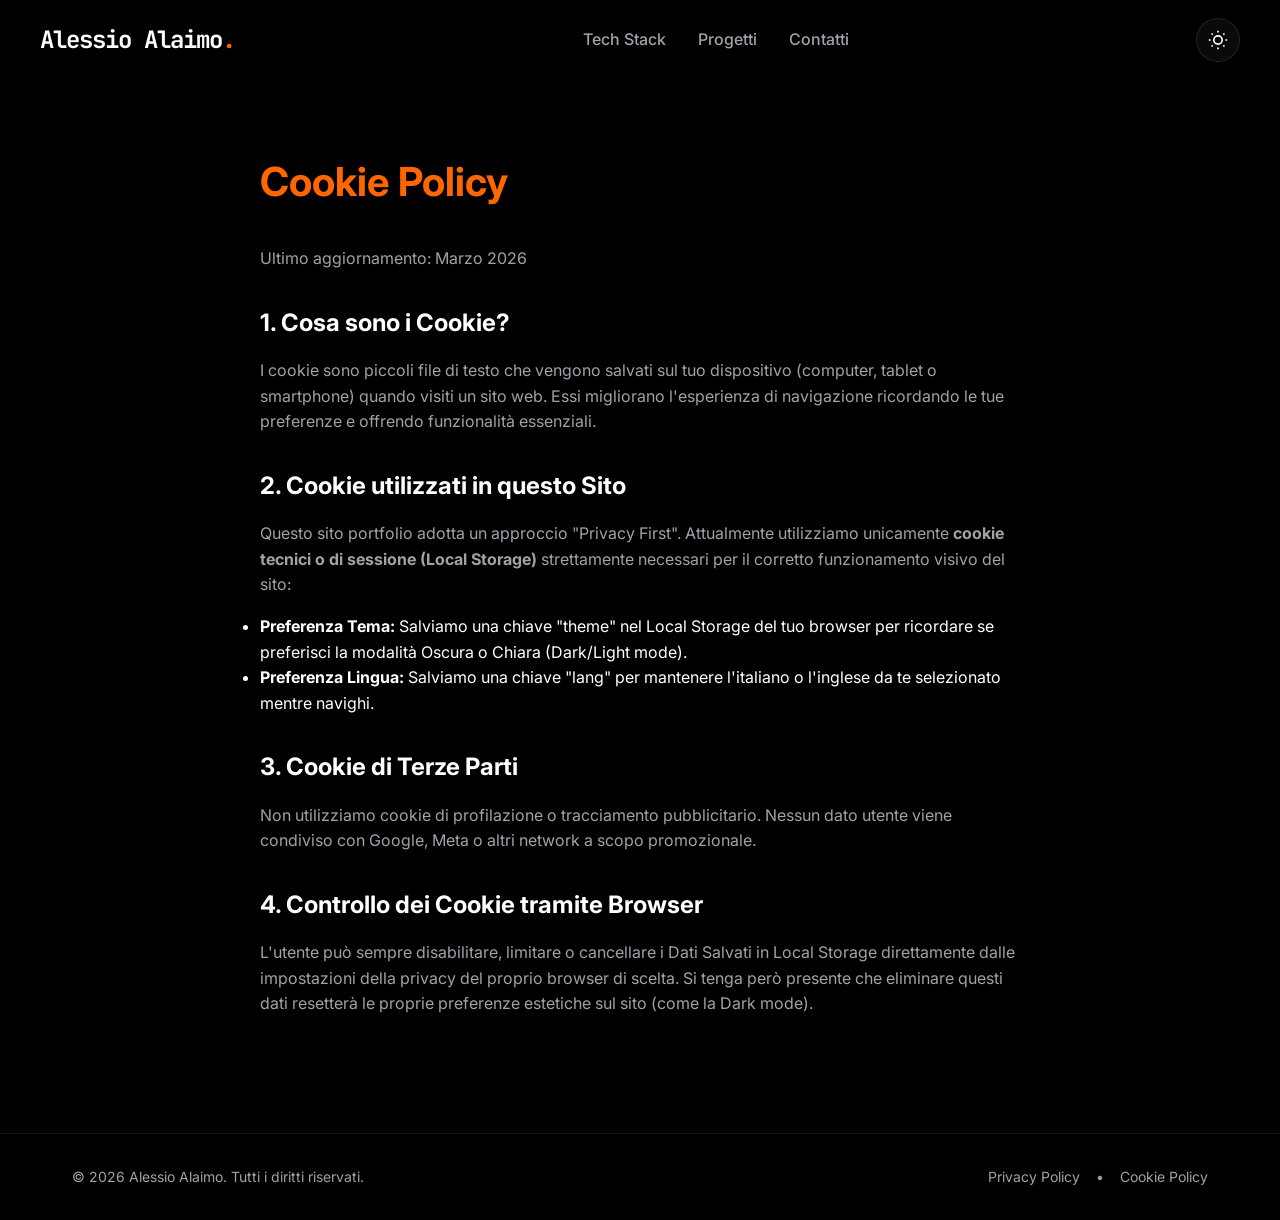
==== cookie-policy.html @ 2af59364 "Primo rilascio del sito personale" ====
<!DOCTYPE html>
<html lang="it" data-theme="dark">
<head>
  <meta content="Alessio Alaimo" name="author" />
  <meta content="Alessio Alaimo 2026" name="copyright" />
  <title>Cookie Policy | Alessio Alaimo</title>
  <link href="https://fonts.googleapis.com" rel="preconnect" />
  <link crossorigin="" href="https://fonts.gstatic.com" rel="preconnect" />
  <link href="https://fonts.googleapis.com/css2?family=Inter:wght@300;400;500;600;700;800&family=JetBrains+Mono:wght@400;500;600&display=swap" rel="stylesheet" />
  <meta charset="utf-8" />
  <meta content="width=device-width, initial-scale=1.0" name="viewport" />
  <link href="style.css?v=86" rel="stylesheet" />
  <style>
    .policy-container {
      padding: 150px 20px 100px;
      max-width: 800px;
      margin: 0 auto;
      min-height: 80vh;
    }
    .policy-title {
      font-size: 2.5rem;
      margin-bottom: 2rem;
      color: var(--accent-secondary);
    }
    .policy-content h2 {
      margin-top: 2rem;
      margin-bottom: 1rem;
      font-size: 1.5rem;
    }
    .policy-content p {
      margin-bottom: 1rem;
      color: var(--text-secondary);
    }
  </style>
</head>
<body>
  <!-- Navigation -->
  <nav class="nav" id="navbar">
    <div class="nav-container">
      <div class="nav-brand">
        <a href="index.html" style="text-decoration:none;">
          <span class="nav-logo-text">Alessio Alaimo</span>
        </a>
      </div>
      <div class="nav-menu" id="navMenu">
        <a class="nav-link" href="index.html#techstack">Tech Stack</a>
        <a class="nav-link" href="index.html#projects">Progetti</a>
        <a class="nav-link" href="index.html#contact">Contatti</a>
      </div>
      <div class="nav-controls">
        <button class="theme-toggle" id="themeToggle" aria-label="Toggle theme">
          <svg class="sun-icon" fill="none" stroke="currentColor" viewBox="0 0 24 24" stroke-width="2">
            <circle cx="12" cy="12" r="5"></circle>
            <line x1="12" y1="1" x2="12" y2="3"></line>
            <line x1="12" y1="21" x2="12" y2="23"></line>
            <line x1="4.22" y1="4.22" x2="5.64" y2="5.64"></line>
            <line x1="18.36" y1="18.36" x2="19.78" y2="19.78"></line>
            <line x1="1" y1="12" x2="3" y2="12"></line>
            <line x1="21" y1="12" x2="23" y2="12"></line>
            <line x1="4.22" y1="19.78" x2="5.64" y2="18.36"></line>
            <line x1="18.36" y1="5.64" x2="19.78" y2="4.22"></line>
          </svg>
          <svg class="moon-icon" style="display: none;" fill="none" stroke="currentColor" viewBox="0 0 24 24" stroke-width="2">
            <path d="M21 12.79A9 9 0 1 1 11.21 3 7 7 0 0 0 21 12.79z"></path>
          </svg>
        </button>
      </div>
    </div>
  </nav>

  <div class="policy-container">
    <h1 class="policy-title">Cookie Policy</h1>
    <div class="policy-content">
      <p>Ultimo aggiornamento: Marzo 2026</p>
      
      <h2>1. Cosa sono i Cookie?</h2>
      <p>I cookie sono piccoli file di testo che vengono salvati sul tuo dispositivo (computer, tablet o smartphone) quando visiti un sito web. Essi migliorano l'esperienza di navigazione ricordando le tue preferenze e offrendo funzionalità essenziali.</p>

      <h2>2. Cookie utilizzati in questo Sito</h2>
      <p>Questo sito portfolio adotta un approccio "Privacy First". Attualmente utilizziamo unicamente <b>cookie tecnici o di sessione (Local Storage)</b> strettamente necessari per il corretto funzionamento visivo del sito:</p>
      <ul>
        <li><strong style="color:var(--text-primary)">Preferenza Tema:</strong> Salviamo una chiave "theme" nel Local Storage del tuo browser per ricordare se preferisci la modalità Oscura o Chiara (Dark/Light mode).</li>
        <li><strong style="color:var(--text-primary)">Preferenza Lingua:</strong> Salviamo una chiave "lang" per mantenere l'italiano o l'inglese da te selezionato mentre navighi.</li>
      </ul>

      <h2>3. Cookie di Terze Parti</h2>
      <p>Non utilizziamo cookie di profilazione o tracciamento pubblicitario. Nessun dato utente viene condiviso con Google, Meta o altri network a scopo promozionale.</p>

      <h2>4. Controllo dei Cookie tramite Browser</h2>
      <p>L'utente può sempre disabilitare, limitare o cancellare i Dati Salvati in Local Storage direttamente dalle impostazioni della privacy del proprio browser di scelta. Si tenga però presente che eliminare questi dati resetterà le proprie preferenze estetiche sul sito (come la Dark mode).</p>
    </div>
  </div>

  <!-- Footer -->
  <footer class="footer">
    <div class="container">
      <div class="footer-content">
        <p>© 2026 Alessio Alaimo. Tutti i diritti riservati.</p>
        <div class="footer-links">
          <a href="privacy-policy.html">Privacy Policy</a>
          <span>•</span>
          <a href="cookie-policy.html">Cookie Policy</a>
        </div>
      </div>
    </div>
  </footer>

  <script src="script.js?v=86"></script>
</body>
</html>
---- style.css ----
/*! 
 * (c) 2026 Alessio Alaimo
 * Role: Data Analyst
 * Tutela legale: All Rights Reserved. Plagiarism is strictly prohibited.
 */


/* ===== ROOT VARIABLES ===== */
:root {
  /* Ultra Minimal OLED Theme Colors */
  --bg-primary: #000000;
  /* Pure OLED Black */
  --bg-secondary: #0a0a0a;
  /* Slightly raised surface */
  --bg-tertiary: #121212;
  /* Card/Modal depth */

  --text-primary: #ffffff;
  /* Stark white for high contrast */
  --text-secondary: #a1a1aa;
  /* Muted zinc grey */
  --text-tertiary: #71717a;
  /* Darker zinc grey */

  --accent-primary: #ffffff;
  /* Primary accents are stark white now */
  --accent-secondary: #ff6600;
  /* Electric Blue for hover interactions */
  --accent-tertiary: #10b981;
  /* Emerald Green for success/live states */

  --accent-gradient: linear-gradient(135deg, #ffffff, #a1a1aa);
  /* Sleek silver gradient */
  --accent-glow: 0 0 20px rgba(255, 102, 0, 0.4);

  --surface-glass: rgba(10, 10, 10, 0.8);
  --surface-glass-border: rgba(255, 255, 255, 0.08);
  /* Extremely thin, barely visible border */
  --border-color: rgba(255, 255, 255, 0.08);
  --glass-blur: blur(20px);

  --spacing-xs: 0.5rem;
  --spacing-sm: 1rem;
  --spacing-md: 2rem;
  --spacing-lg: 4rem;
  --spacing-xl: 8rem;

  --border-radius-sm: 6px;
  --border-radius-md: 8px;
  /* Sharper edges */
  --border-radius-lg: 12px;
  --radius-lg: 12px;
  --radius-full: 4px;
  /* Move away from complete spheres */

  /* Animations */
  --transition-fast: 0.2s cubic-bezier(0.4, 0, 0.2, 1);
  --transition-base: 0.3s cubic-bezier(0.4, 0, 0.2, 1);
  --transition-slow: 0.5s cubic-bezier(0.4, 0, 0.2, 1);

  --shadow-sm: 0 4px 12px rgba(0, 0, 0, 0.5);
  --shadow-md: 0 8px 24px rgba(0, 0, 0, 0.8);
  --shadow-lg: 0 20px 40px rgba(0, 0, 0, 0.9);
  --shadow-neon: 0 0 15px rgba(255, 102, 0, 0.3);
}

[data-theme="light"] {
  --bg-primary: #bdbebf;
  --bg-secondary: #f3f4f6;
  --bg-tertiary: #e5e7eb;

  --text-primary: #09090b;
  --text-secondary: #52525b;
  --text-tertiary: #71717a;

  --surface-glass: rgba(255, 255, 255, 0.8);
  --surface-glass-border: rgba(0, 0, 0, 0.08);
  --border-color: rgba(0, 0, 0, 0.08);
  --accent-primary: #09090b;
  --accent-secondary: #ffb703;
  /* Bright tech yellow */
  --accent-gradient: linear-gradient(135deg, #fb8500, #ffb703);
  --shadow-sm: 0 2px 8px rgba(0, 0, 0, 0.05);
  --shadow-md: 0 8px 24px rgba(0, 0, 0, 0.1);
  --shadow-lg: 0 16px 48px rgba(0, 0, 0, 0.12);
}

/* Enhanced Dark Mode Hover Effects */
[data-theme="dark"] .soft-skill-card:hover,
[data-theme="dark"] .service-card:hover,
[data-theme="dark"] .why-me-card:hover,
[data-theme="dark"] .projects-cta-card:hover {
  box-shadow: 0 0 25px rgba(255, 102, 0, 0.4), inset 0 0 10px rgba(255, 102, 0, 0.1);
  border-color: rgba(255, 102, 0, 0.5);
  background: var(--bg-tertiary);
  color: var(--text-primary);
}

/* ===== RESET & BASE STYLES ===== */
* {
  margin: 0;
  padding: 0;
  box-sizing: border-box;
}

html {
  scroll-behavior: smooth;
  font-size: 16px;
  background-color: var(--bg-primary);
  transition: background-color var(--transition-base);
}

body {
  font-family: 'Inter', sans-serif;
  background-color: transparent;
  color: var(--text-primary);
  line-height: 1.6;
  transition: color var(--transition-base);
  overflow-x: hidden;
}

body.menu-open {
  overflow: hidden;
}

.container {
  max-width: 1200px;
  margin: 0 auto;
  padding: 0 var(--spacing-md);
}

a {
  text-decoration: none;
  color: inherit;
  transition: all var(--transition-fast);
}

button {
  cursor: pointer;
  border: none;
  background: none;
  font-family: inherit;
}

/* ===== COMPONENT UTILITIES (Glassmorphism) ===== */
.glass-panel {
  background: var(--surface-glass);
  backdrop-filter: var(--glass-blur);
  -webkit-backdrop-filter: var(--glass-blur);
  border: 1px solid var(--surface-glass-border);
  box-shadow: var(--shadow-md);
}

/* ===== NAVIGATION ===== */
.nav {
  position: fixed;
  top: 0;
  left: 0;
  width: 100%;
  height: 80px;
  /* Fixed height for calculations */
  z-index: 1000;
  transition: all var(--transition-base);
  background: transparent;
  padding: 0 2rem;
  display: flex;
  align-items: center;
}

.nav.scrolled {
  background: var(--surface-glass);
  backdrop-filter: var(--glass-blur);
  -webkit-backdrop-filter: var(--glass-blur);
  border-bottom: 1px solid var(--surface-glass-border);
  height: 70px;
  box-shadow: var(--shadow-md);
}

.nav-container {
  max-width: 1200px;
  margin: 0 auto;
  padding: 0;
  display: flex;
  justify-content: space-between;
  align-items: center;
  width: 100%;
}

.nav-brand {
  font-size: 1.5rem;
  font-weight: 700;
  display: flex;
  flex-direction: column;
  align-items: flex-start;
}

.nav-availability {
  display: inline-flex;
  align-items: center;
  gap: 0.4rem;
  background: rgba(16, 185, 129, 0.05);
  /* Slight green tint */
  border: 1px solid rgba(16, 185, 129, 0.3);
  /* Terminal green border */
  padding: 0.2rem 0.6rem;
  border-radius: 4px;
  /* Square terminal edges */
  font-family: 'JetBrains Mono', monospace;
  font-size: 0.6rem;
  /* Tiny badge font */
  color: #10b981;
  text-transform: uppercase;
  letter-spacing: 0.5px;
  margin-top: 2px;
  box-shadow: 0 0 10px rgba(16, 185, 129, 0.1);
  transition: all 0.3s ease;
}

.nav-availability:hover {
  background: rgba(16, 185, 129, 0.15);
  box-shadow: 0 0 15px rgba(16, 185, 129, 0.3);
  transform: translateY(-1px);
}

.nav-pulse-dot {
  width: 5px;
  height: 5px;
  background: #10b981;
  border-radius: 50%;
  box-shadow: 0 0 4px #10b981;
  animation: pulseNav 2s infinite;
}

@keyframes pulseNav {
  0% {
    box-shadow: 0 0 0 0 rgba(16, 185, 129, 0.8);
  }

  70% {
    box-shadow: 0 0 0 6px rgba(16, 185, 129, 0);
  }

  100% {
    box-shadow: 0 0 0 0 rgba(16, 185, 129, 0);
  }
}

.nav-menu {
  display: flex;
  gap: var(--spacing-md);
}

.nav-link {
  position: relative;
  font-size: 1rem;
  font-weight: 500;
  color: var(--text-secondary);
  transition: color var(--transition-fast);
  padding: 0.5rem 0;
}

.nav-link:hover {
  color: var(--accent-secondary);
  text-shadow: 0 0 10px rgba(255, 102, 0, 0.3);
}

.nav-link::after {
  content: "";
  position: absolute;
  bottom: 0;
  left: 0;
  width: 0;
  height: 2px;
  background: var(--accent-gradient);
  transition: width var(--transition-base);
  border-radius: 2px;
}

.nav-link:hover::after {
  width: 100%;
}

.nav-controls {
  display: flex;
  gap: var(--spacing-sm);
}

.theme-toggle,
.lang-toggle {
  display: flex;
  align-items: center;
  justify-content: center;
  width: 44px;
  height: 44px;
  border-radius: 50%;
  background: var(--bg-secondary);
  color: var(--text-primary);
  font-size: 1.5rem;
  transition: all var(--transition-fast);
  border: 1px solid rgba(255, 255, 255, 0.1);
  cursor: pointer;
}

.theme-toggle:hover,
.lang-toggle:hover {
  background: rgba(15, 23, 42, 0.8);
  border-color: rgba(255, 102, 0, 0.4);
  transform: translateY(-2px);
  box-shadow: 0 4px 12px rgba(0, 0, 0, 0.5);
}

.lang-flag {
  line-height: 1;
  display: block;
}

.theme-toggle svg {
  width: 20px;
  height: 20px;
}



/* Mobile Menu Toggle */
.mobile-menu-toggle {
  display: none;
  width: 40px;
  height: 40px;
  position: relative;
  z-index: 1001;
  background: var(--bg-secondary);
  border-radius: 12px;
  justify-content: center;
  align-items: center;
}

.hamburger {
  width: 24px;
  height: 2px;
  background: var(--text-primary);
  display: block;
  position: relative;
  transition: all 0.3s ease;
}

.hamburger::before,
.hamburger::after {
  content: "";
  position: absolute;
  width: 24px;
  height: 2px;
  background: var(--text-primary);
  transition: all 0.3s ease;
  left: 0;
  /* Ensure centered alignment */
}

.hamburger::before {
  top: -8px;
}

.hamburger::after {
  bottom: -8px;
}

.mobile-menu-toggle.active .hamburger {
  background: transparent;
}

.mobile-menu-toggle.active .hamburger::before {
  top: 0;
  transform: rotate(45deg);
}

.mobile-menu-toggle.active .hamburger::after {
  top: 0;
  /* Center vertically for X */
  transform: rotate(-45deg);
}

@media (max-width: 968px) {
  .mobile-menu-toggle {
    display: flex;
  }

  .nav-menu {
    position: fixed;
    top: 0;
    right: -100%;
    width: 280px;
    height: 100vh;
    background: var(--bg-primary);
    backdrop-filter: blur(20px);
    -webkit-backdrop-filter: blur(20px);
    flex-direction: column;
    padding: 100px 2rem 2rem;
    transition: right 0.4s cubic-bezier(0.16, 1, 0.3, 1);
    box-shadow: -10px 0 30px rgba(0, 0, 0, 0.2);
    z-index: 1000;
  }

  .nav-menu.active {
    right: 0;
  }

  .nav-link {
    font-size: 1.25rem;
    width: 100%;
    padding: 1rem 0;
    border-bottom: 1px solid var(--surface-glass-border);
  }
}

/* ===== NAVIGATION LOGO ===== */
.nav-logo-text {
  font-family: 'JetBrains Mono', monospace;
  font-size: 1.5rem;
  font-weight: 700;
  color: var(--text-primary);
  text-decoration: none;
  letter-spacing: -1px;
}

.nav-logo-text::after {
  content: '.';
  color: #ff6600;
  /* Electric blue accent */
}

/* ===== HERO SECTION ===== */
/* Roots Background Canvas */
.roots-background {
  position: fixed;
  top: 0;
  left: 0;
  width: 100%;
  height: 100%;
  z-index: -1;
  pointer-events: none;
  opacity: 1;
}

.hero {
  min-height: 100vh;
  display: flex;
  flex-direction: column;
  align-items: center;
  justify-content: center;
  padding-top: 100px;
  padding-bottom: 100px;
  position: relative;
  background: transparent;
  overflow: hidden;
}

/* Background animated shapes */
/* Cyber Perspective Grid */
.cyber-grid-container {
  position: fixed;
  top: 0;
  left: 0;
  width: 100vw;
  height: 100vh;
  z-index: -2;
  overflow: hidden;
  perspective: 600px;
  pointer-events: none;
}

.cyber-grid {
  position: absolute;
  width: 200vw;
  height: 200vh;
  bottom: -40vh;
  left: -50vw;
  background-image:
    linear-gradient(rgba(255, 102, 0, 0.05) 1px, transparent 1px),
    linear-gradient(90deg, rgba(255, 102, 0, 0.05) 1px, transparent 1px);
  background-size: 60px 60px;
  transform: rotateX(75deg);
  animation: cyberGridScroll 15s linear infinite;
  mask-image: linear-gradient(to top, rgba(0, 0, 0, 0.4) 10%, rgba(0, 0, 0, 0) 70%);
  -webkit-mask-image: linear-gradient(to top, rgba(0, 0, 0, 0.4) 10%, rgba(0, 0, 0, 0) 70%);
}

@keyframes cyberGridScroll {
  0% {
    transform: rotateX(75deg) translateY(0);
  }

  100% {
    transform: rotateX(75deg) translateY(60px);
  }
}

/* --- BIG HEADER HERO LAYOUT B --- */
.hero-content-wrapper {
  position: relative;
  width: 100%;
  max-width: 1200px;
  margin: 0 auto;
  z-index: 1;
  display: flex;
  justify-content: center;
  align-items: center;
}

/* Testo Gigante in Background */
.hero-bg-text {
  position: absolute;
  top: 50%;
  left: 50%;
  transform: translate(-50%, -50%);
  width: 199%;
  text-align: center;
  font-family: 'Inter', sans-serif;
  font-size: clamp(8rem, 22vw, 24rem);
  /* Enlarged sizing here */
  font-weight: 900;
  line-height: 0.85;
  letter-spacing: -0.05em;
  pointer-events: none;
  user-select: none;
  z-index: 0;
  display: flex;
  flex-direction: column;
  opacity: 0.8;
}

.hero-bg-text .first-name {
  color: transparent;
  -webkit-text-stroke: 2px rgba(255, 102, 0, 0.15);
  /* OrangeRed tint, thinner stroke */
}

.hero-bg-text .Outline {
  background: linear-gradient(to bottom, rgba(255, 102, 0, 0.15), transparent);
  -webkit-background-clip: text;
  -webkit-text-fill-color: transparent;
  background-clip: text;
  margin-left: 10vw;
  /* Sfalsato a destra */
}

/* Livello interattivo frontale */
.hero-interactive {
  display: flex;
  flex-direction: row;
  align-items: center;
  justify-content: space-between;
  gap: var(--spacing-xl);
  width: 100%;
  max-width: 1200px;
  z-index: 1;
  position: relative;
}

.hero-interactive .hero-image {
  flex: 0 0 auto;
}

.hero-interactive .hero-text {
  flex: 1;
  text-align: left;
}

@media (max-width: 900px) {
  .hero-interactive {
    flex-direction: column;
    text-align: center;
  }

  .hero-interactive .hero-image {
    order: 1;
    margin-bottom: var(--spacing-lg);
    /* Add space below image when stacked */
  }

  .hero-interactive .hero-text {
    order: 2;
  }

  .hero-bg-text {
    font-size: clamp(6rem, 25vw, 12rem);
    /* Enlarged sizing for mobile */
  }

  .hero-bg-text .Outline {
    margin-left: 5vw;
  }

  .hero-title,
  .hero-description {
    text-align: center;
  }

  .hero-cta {
    justify-content: center;
  }
}

/* Circular Image & Holo-Tilt Base */
.hero .profile-image {
  width: 100%;
  max-width: 320px;
  aspect-ratio: 1 / 1;
  object-fit: cover;
  object-position: center 30%;
  display: block;
  cursor: pointer;
  background: transparent !important;
  border-radius: 50% !important;
  border: 4px solid var(--border-color);
  box-shadow: 0 10px 40px rgba(0, 0, 0, 0.7), inset 0 0 20px rgba(255, 255, 255, 0.1);
  transition: transform 0.1s ease-out, box-shadow 0.3s ease, border-color 0.3s ease;
  position: relative;
  transform-style: preserve-3d;
  will-change: transform;
}

.hero .profile-image:hover {
  box-shadow: 0 20px 40px rgba(255, 255, 255, 0.2), inset 0 0 30px rgba(255, 255, 255, 0.3);
  border-color: rgba(255, 255, 255, 0.5);
}

/* Availability Badge */
.availability {
  display: inline-flex;
  align-items: center;
  gap: 0.5rem;
  padding: 0.35rem 0.6rem;
  background: rgba(16, 185, 129, 0.05);
  /* Slight tint */
  border: 1px solid rgba(16, 185, 129, 0.3);
  /* Terminal border */
  border-radius: 4px;
  /* Sharp edges instead of pill */
  font-family: 'JetBrains Mono', monospace;
  font-size: 0.75rem;
  font-weight: 500;
  text-transform: uppercase;
  letter-spacing: 0.1em;
  color: #10b981;
  margin-bottom: var(--spacing-md);
  box-shadow: 0 0 10px rgba(16, 185, 129, 0.1);
  animation: fadeInDown 0.6s ease both;
}

.pulse-dot {
  width: 6px;
  height: 6px;
  background: var(--accent-tertiary);
  border-radius: 50%;
  box-shadow: 0 0 5px var(--accent-tertiary);
  animation: pulse 2s infinite;
}

@keyframes pulse {
  0% {
    box-shadow: 0 0 0 0 rgba(16, 185, 129, 0.8);
  }

  70% {
    box-shadow: 0 0 0 6px rgba(16, 185, 129, 0);
  }

  100% {
    box-shadow: 0 0 0 0 rgba(16, 185, 129, 0);
  }
}

/* Hero Typography */
.hero-title {
  font-size: clamp(3rem, 6vw, 4.5rem);
  font-weight: 800;
  line-height: 1.1;
  margin-bottom: var(--spacing-md);
  animation: fadeInUp 0.6s ease 0.2s both;
  color: var(--text-primary);
}

.hero-title .greeting {
  font-size: 1.25rem;
  font-weight: 600;
  color: var(--accent-primary);
  display: block;
  margin-bottom: 0.5rem;
  letter-spacing: 2px;
  text-transform: uppercase;
}

.hero-title .name {
  display: block;
  background: linear-gradient(to right, var(--text-primary), var(--text-secondary));
  -webkit-background-clip: text;
  -webkit-text-fill-color: transparent;
  background-clip: text;
}

.hero-title .role-wrapper {
  display: block;
  font-size: 0.6em;
  /* Relative to hero-title font size */
  color: var(--accent-secondary);
  margin-top: 0.5rem;
  min-height: 1.5em;
  display: flex;
  align-items: center;
}

.role-text {
  background: var(--accent-gradient);
  -webkit-background-clip: text;
  -webkit-text-fill-color: transparent;
  background-clip: text;
}

[data-theme="light"] .role-text {
  background: none;
  -webkit-text-fill-color: var(--text-primary);
  color: var(--text-primary);
}

.cursor {
  display: inline-block;
  color: #b80000;
  animation: blink 1s step-end infinite;
  margin-left: 5px;
  font-weight: 400;
}

@keyframes blink {

  0%,
  100% {
    opacity: 1;
  }

  50% {
    opacity: 0;
  }
}

.hero-greeting {
  display: flex;
  align-items: center;
  gap: 0.5rem;
  flex-wrap: wrap;
}

.wave-hand {
  display: inline-block;
  font-size: 1em;
  animation: wave 0.6s ease-in-out;
  transform-origin: 70% 70%;
  cursor: pointer;
  position: relative;
}

.wave-hand:hover {
  animation: wave 0.6s ease-in-out;
}

.wave-hand::after {
  content: attr(data-greeting);
  position: absolute;
  top: -40px;
  left: 50%;
  transform: translateX(-50%) translateY(-10px);
  background: var(--accent-gradient);
  color: white;
  padding: 0.5rem 1rem;
  border-radius: var(--radius-md);
  font-size: 0.875rem;
  font-weight: 600;
  white-space: nowrap;
  opacity: 0;
  visibility: hidden;
  transition: all var(--transition-base);
  pointer-events: none;
  box-shadow: var(--shadow-md);
}

.wave-hand:hover::after {
  opacity: 1;
  visibility: visible;
  transform: translateX(-50%) translateY(0);
}

@keyframes wave {
  0% {
    transform: rotate(0deg);
  }

  10% {
    transform: rotate(14deg);
  }

  20% {
    transform: rotate(-8deg);
  }

  30% {
    transform: rotate(14deg);
  }

  40% {
    transform: rotate(-4deg);
  }

  50% {
    transform: rotate(10deg);
  }

  60% {
    transform: rotate(0deg);
  }

  100% {
    transform: rotate(0deg);
  }
}

.greeting-text {
  font-weight: 800;
}

.gradient-text {
  background: var(--accent-gradient);
  -webkit-background-clip: text;
  -webkit-text-fill-color: transparent;
  background-clip: text;
}

.hero-description {
  max-width: 600px;
  font-size: 1.125rem;
  color: var(--text-secondary);
  margin-bottom: var(--spacing-lg);
  animation: fadeInUp 0.6s ease 0.4s both;
}

.hero-cta {
  display: flex;
  gap: var(--spacing-sm);
  animation: fadeInUp 0.6s ease 0.6s both;
}

.btn {
  display: inline-flex;
  align-items: center;
  padding: 1rem 2rem;
  border-radius: var(--radius-full);
  font-size: 1rem;
  font-weight: 600;
  transition: all var(--transition-base);
}


/* Buttons */
.btn {
  display: inline-block;
  padding: 1rem 2rem;
  border-radius: var(--border-radius-md);
  font-weight: 600;
  text-decoration: none;
  cursor: pointer;
  transition: all 0.3s cubic-bezier(0.4, 0, 0.2, 1);
  position: relative;
  overflow: hidden;
  z-index: 10;
}

.btn-primary {
  background: rgba(15, 23, 42, 0.5);
  backdrop-filter: blur(16px);
  -webkit-backdrop-filter: blur(16px);
  border: 1px solid rgba(255, 255, 255, 0.1);
  color: var(--text-primary);
  box-shadow: 0 8px 32px rgba(0, 0, 0, 0.5);
}

.btn-primary:hover {
  transform: translateY(-3px) scale(1.02);
  background: rgba(15, 23, 42, 0.9);
  border-color: rgba(255, 255, 255, 0.25);
  box-shadow: 0 12px 40px rgba(0, 0, 0, 0.8), inset 0 0 15px rgba(255, 255, 255, 0.05);
  text-shadow: 0 0 8px rgba(255, 255, 255, 0.4);
}

.btn-secondary {
  background: transparent;
  color: var(--text-primary);
  border: 1px solid var(--text-secondary);
  backdrop-filter: blur(5px);
}

.btn-secondary:hover {
  border-color: var(--accent-primary);
  color: var(--accent-primary);
  transform: translateY(-3px);
  background: rgba(255, 102, 0, 0.1);
}

/* Cyber Scroll Arrow Animation */
.scroll-indicator {
  position: absolute;
  bottom: 2rem;
  left: 50%;
  transform: translateX(-50%);
  opacity: 0.8;
  transition: opacity 0.3s ease;
  z-index: 10;
}

.cyber-scroll-arrow {
  display: flex;
  justify-content: center;
  align-items: center;
  color: var(--accent-primary);
  filter: drop-shadow(0 0 8px rgba(102, 126, 234, 0.4));
}

.cyber-scroll-arrow svg {
  width: 36px;
  height: 36px;
}

.cyber-scroll-arrow .arrow-top {
  animation: arrowPulseTop 2s infinite cubic-bezier(0.2, 0, 0, 1);
  opacity: 0;
}

.cyber-scroll-arrow .arrow-bottom {
  animation: arrowPulseBottom 2s infinite cubic-bezier(0.2, 0, 0, 1);
  animation-delay: 0.15s;
  opacity: 0;
}

@keyframes arrowPulseTop {
  0% {
    opacity: 0;
    transform: translateY(-8px);
  }

  30% {
    opacity: 1;
  }

  70% {
    opacity: 0;
    transform: translateY(8px);
  }

  100% {
    opacity: 0;
    transform: translateY(8px);
  }
}

@keyframes arrowPulseBottom {
  0% {
    opacity: 0;
    transform: translateY(-8px);
  }

  30% {
    opacity: 1;
  }

  70% {
    opacity: 0;
    transform: translateY(8px);
  }

  100% {
    opacity: 0;
    transform: translateY(8px);
  }
}

/* ===== SECTIONS ===== */
section {
  padding: var(--spacing-xl) 0;
  background: transparent;
  /* Garantisce la visibilità del canvas */
}

.section-header {
  text-align: center;
  margin-bottom: var(--spacing-lg);
}

.section-label {
  display: inline-block;
  font-family: "JetBrains Mono", monospace;
  font-size: 0.85rem;
  padding: 0.5rem 1.5rem;
  background: var(--bg-secondary);
  border: 1px solid var(--border-color);
  border-radius: var(--radius-full);
  font-size: 0.875rem;
  font-weight: 600;
  text-transform: uppercase;
  letter-spacing: 0.05em;
  margin-bottom: var(--spacing-sm);
}

.section-title {
  font-size: clamp(2rem, 5vw, 3rem);
  font-weight: 700;
  line-height: 1.2;
  color: var(--text-primary);
  /* Ensure consistent visibility */
}

/* ===== TECH STACK (OLED BENTO) ===== */
.tech-stack {
  position: relative;
  z-index: 1;
  padding: var(--spacing-xxl) 0;
  background: transparent;
}

.minimal-header {
  display: flex;
  align-items: center;
  gap: var(--spacing-md);
  margin-bottom: var(--spacing-lg);
}

.minimal-bar {
  width: 4px;
  height: 2rem;
  background: #b80000;
  border-radius: 2px;
}

.minimal-title {
  font-size: 2rem;
  font-weight: 700;
  color: var(--text-primary);
  margin: 0;
}

.bento-grid {
  display: grid;
  grid-template-columns: repeat(auto-fit, minmax(240px, 1fr));
  gap: var(--spacing-md);
}

.bento-card {
  background: rgba(15, 23, 42, 0.4);
  /* Minimal dark glass */
  backdrop-filter: blur(16px);
  -webkit-backdrop-filter: blur(16px);
  border: 1px solid rgba(255, 255, 255, 0.05);
  border-radius: var(--border-radius-md);
  /* Less rounded than before */
  padding: var(--spacing-lg) var(--spacing-md);
  display: flex;
  flex-direction: column;
  align-items: center;
  justify-content: center;
  text-align: center;
  transition: all 0.3s ease;
  min-height: 180px;
}

.bento-card:hover {
  transform: translateY(-4px);
  border-color: rgba(255, 255, 255, 0.2);
  /* Gentle glass focus */
  box-shadow: 0 10px 30px rgba(0, 0, 0, 0.8), inset 0 0 15px rgba(255, 255, 255, 0.05);
}

.bento-icon {
  width: 48px;
  height: 48px;
  color: var(--text-primary);
  /* Pure white */
  margin-bottom: var(--spacing-md);
  transition: transform 0.3s ease;
}

.bento-card:hover .bento-icon {
  transform: scale(1.1);
}

.bento-title {
  font-size: 1.1rem;
  font-weight: 600;
  color: var(--text-primary);
  margin: 0;
}

[data-theme="light"] .bento-card {
  background: rgba(255, 255, 255, 0.8);
  border-color: rgba(0, 0, 0, 0.1);
}

[data-theme="light"] .bento-title {
  color: #000;
}

/* ===== FEATURED PROJECTS (OLED BENTO) ===== */
.featured-projects {
  position: relative;
  z-index: 1;
  padding: var(--spacing-xxl) 0;
  background: transparent;
}

.projects-oled-grid {
  display: flex;
  flex-direction: column;
  gap: var(--spacing-sm);
}

.project-oled-card {
  display: flex;
  align-items: center;
  justify-content: space-between;
  background: rgba(15, 23, 42, 0.4);
  /* Minimal dark glass */
  backdrop-filter: blur(16px);
  -webkit-backdrop-filter: blur(16px);
  border: 1px solid rgba(255, 255, 255, 0.05);
  border-radius: var(--border-radius-md);
  padding: var(--spacing-md) var(--spacing-lg);
  transition: all 0.3s ease;
  text-decoration: none;
  /* Link reset */
}

.project-oled-card:hover {
  border-color: rgba(255, 255, 255, 0.15);
  /* Subtle white focus */
  background: rgba(15, 23, 42, 0.8);
  box-shadow: 0 10px 30px rgba(0, 0, 0, 0.8), inset 0 0 15px rgba(255, 255, 255, 0.05);
  transform: translateX(8px);
}

.project-oled-content {
  flex: 1;
}

.project-oled-title {
  font-size: 1.4rem;
  font-weight: 600;
  color: var(--text-primary);
  margin-bottom: 0.5rem;
  transition: color 0.3s, text-shadow 0.3s;
}

.project-oled-card:hover .project-oled-title {
  color: var(--text-primary);
  text-shadow: 0 0 10px rgba(255, 255, 255, 0.3);
}

.project-oled-desc {
  color: var(--text-secondary);
  font-size: 0.95rem;
  margin-bottom: 1rem;
  max-width: 800px;
}

.project-oled-tags {
  display: flex;
  gap: 0.5rem;
  flex-wrap: wrap;
}

.project-oled-tags span {
  font-family: 'JetBrains Mono', monospace;
  font-size: 0.75rem;
  padding: 0.2rem 0.6rem;
  border: 1px solid rgba(255, 255, 255, 0.1);
  border-radius: 4px;
  color: var(--text-tertiary);
  background: rgba(0, 0, 0, 0.5);
}

.project-oled-card:hover .project-oled-tags span {
  border-color: rgba(255, 255, 255, 0.2);
  color: var(--text-primary);
}

.project-oled-link {
  width: 40px;
  height: 40px;
  display: flex;
  align-items: center;
  justify-content: center;
  color: var(--text-tertiary);
  transition: all 0.3s ease;
  flex-shrink: 0;
  margin-left: 2rem;
}

.project-oled-card:hover .project-oled-link {
  color: var(--text-primary);
  transform: translateX(4px);
  filter: drop-shadow(0 0 8px rgba(255, 255, 255, 0.4));
}

.github-oled-link {
  background: transparent;
  border: 1px dashed rgba(255, 255, 255, 0.2);
  justify-content: center;
  text-align: center;
  flex-direction: column;
  padding: var(--spacing-md);
}

.github-oled-link .project-oled-content {
  flex: none;
  display: flex;
  flex-direction: column;
  align-items: center;
}

.github-oled-link:hover {
  border-style: solid;
  transform: translateY(-4px);
  /* Vertical instead of horizontal */
}

.project-oled-icon {
  margin-top: 1rem;
  color: var(--text-tertiary);
  transition: color 0.3s;
}

.github-oled-link:hover .project-oled-icon {
  color: var(--text-primary);
  filter: drop-shadow(0 0 8px rgba(255, 255, 255, 0.3));
}

/* ===== CONTACT SECTION ===== */
.contact {
  padding: var(--spacing-xl) 0;
  position: relative;
}

.contact-wrapper {
  max-width: 800px;
  margin: 0 auto;
}

.contact-header {
  text-align: center;
  margin-bottom: var(--spacing-lg);
}

.contact-title {
  font-size: clamp(2rem, 5vw, 3rem);
  font-weight: 700;
  line-height: 1.2;
  margin-bottom: var(--spacing-sm);
}

.contact-layout {
  display: grid;
  grid-template-columns: 1fr 1fr;
  gap: var(--spacing-xl);
  align-items: center;
}

.contact-info {
  display: flex;
  flex-direction: column;
  justify-content: center;
}

.contact-info-title {
  font-size: clamp(2rem, 5vw, 4rem);
  font-weight: 700;
  line-height: 1.1;
  color: var(--text-primary);
  margin-bottom: var(--spacing-md);
  letter-spacing: -1px;
}

.contact-info-desc {
  color: var(--text-secondary);
  font-size: 1.1rem;
  line-height: 1.6;
  max-width: 450px;
  margin-bottom: var(--spacing-lg);
}

.contact-direct-email {
  font-family: 'JetBrains Mono', monospace;
}

.contact-lbl {
  color: var(--text-tertiary);
  font-size: 0.85rem;
  margin-bottom: 0.5rem;
  text-transform: uppercase;
  letter-spacing: 2px;
}

.contact-mail-link {
  color: var(--text-primary);
  font-size: 1.25rem;
  text-decoration: none;
  transition: color 0.3s;
}

.contact-mail-link:hover {
  color: var(--text-primary);
  text-shadow: 0 0 10px rgba(255, 255, 255, 0.3);
}

.contact-image-wrapper {
  display: flex;
  justify-content: center;
  align-items: flex-start;
  order: -1;
  padding-top: 0;
  /* Remove padding, align to very top */
  margin-top: calc(var(--spacing-md) * -1);
  /* Pull up even higher */
}

.contact-photo {
  width: 100%;
  max-width: 350px;
  border-radius: 42% 58% 70% 30% / 45% 45% 55% 55%;
  box-shadow: 0 0 50px rgba(255, 102, 0, 0.8), 0 0 100px rgba(168, 85, 247, 0.5);
  /* Purple tones as requested */
  transition: all var(--transition-base);
  cursor: pointer;
  object-fit: cover;
  aspect-ratio: 1/1;
  position: relative;
}

.contact-photo:hover {
  transform: scale(1.04) rotate(-1deg);
  border-radius: 50% 50% 50% 50% / 50% 50% 50% 50%;
  /* Smooth morphing for consistency */
  box-shadow: 0 12px 60px rgba(255, 102, 0, 0.4);
}

/* Spotlight Border Effect - Inspired by TechInsider */
.contact-form-wrapper {
  position: relative;
}

.contact-form {
  padding: 2px;
  /* Spessore del bordo tracciante */
  border-radius: var(--border-radius-md);
  box-shadow: 0 8px 32px rgba(0, 0, 0, 0.4);
  /* Sfondo della form che agisce da bordo luminoso seguito dal mouse */
  background: radial-gradient(350px circle at var(--mouse-x-form, 50%) var(--mouse-y-form, 50%),
      rgba(184, 0, 0, 0.8) 0%,
      rgba(184, 0, 0, 0) 100%);
  position: relative;
  overflow: hidden;
  transition: box-shadow 0.3s ease;
}

/* Rimuovi completamente il ::before mascherato problematico */
.contact-form::before {
  display: none;
}

/* Il VERO livello glassmorphism su cui vivono i contenuti */
.contact-form-inner {
  position: relative;
  z-index: 1;
  /* Sfondo vetrato semi-trasparente scuro */
  background: rgba(15, 23, 42, 0.75);
  backdrop-filter: blur(24px) saturate(160%);
  -webkit-backdrop-filter: blur(24px) saturate(160%);
  border-radius: calc(var(--border-radius-md) - 2px);
  padding: var(--spacing-md);
  /* Applica il padding qui anziché sul padre */
  /* Sottile riflesso superiore per l'effetto spessore del vetro */
  box-shadow: inset 0 1px 0 rgba(255, 255, 255, 0.1);
  height: 100%;
  width: 100%;
}

/* Clean up old Dark Mode Specifics that are no longer needed */
[data-theme="dark"] .contact-form,
[data-theme="dark"] .contact-form:hover {
  border-color: transparent;
}

.form-group {
  margin-bottom: var(--spacing-sm);
}

.form-group label {
  display: block;
  margin-bottom: 0.5rem;
  font-weight: 500;
  color: var(--text-primary);
}

.form-group input,
.form-group textarea {
  width: 100%;
  padding: 0.75rem 1rem;
  background: rgba(15, 23, 42, 0.4);
  backdrop-filter: blur(16px);
  -webkit-backdrop-filter: blur(16px);
  border: 1px solid rgba(255, 255, 255, 0.1);
  border-radius: var(--radius-md);
  color: var(--text-primary);
  font-family: inherit;
  transition: all 0.4s cubic-bezier(0.4, 0, 0.2, 1);
  position: relative;
}

.form-group input:focus,
.form-group textarea:focus {
  outline: none;
  border-color: rgba(255, 102, 0, 0.8);
  box-shadow:
    0 0 15px rgba(255, 102, 0, 0.4),
    inset 0 0 10px rgba(255, 102, 0, 0.2),
    0 0 30px rgba(102, 126, 234, 0.3);
  background: rgba(15, 23, 42, 0.8);
  transform: translateY(-2px);
}

.submit-btn {
  width: 100%;
  justify-content: center;
  gap: 0.5rem;
  margin-top: var(--spacing-sm);
}

.social-links-minimal {
  display: flex;
  justify-content: center;
  align-items: center;
  gap: 1rem;
  margin-top: var(--spacing-lg);
  font-family: 'JetBrains Mono', monospace;
  font-size: 0.9rem;
}

.minimal-social-link {
  color: var(--text-tertiary);
  text-decoration: none;
  transition: color 0.3s;
  letter-spacing: 1px;
}

.minimal-social-link:hover {
  color: #b80000;
  text-shadow: 0 0 10px rgba(184, 0, 0, 0.4);
}

.minimal-social-separator {
  color: rgba(255, 255, 255, 0.1);
}

/* ===== CIRCUIT BOARD CONNECTIONS ===== */
.circuit-connections {
  position: absolute;
  top: 0;
  left: 0;
  width: 100%;
  height: 100%;
  pointer-events: none;
  z-index: 0;
  overflow: visible;
}

.circuit-svg {
  position: absolute;
  top: 0;
  left: 0;
  width: 100%;
  height: 100%;
  opacity: 0.5;
}

.circuit-path {
  stroke-dasharray: 5 3;
  animation: flowCircuit 20s linear infinite;
}

.circuit-node-svg {
  animation: pulseNode 2s ease-in-out infinite;
}

@keyframes flowCircuit {
  0% {
    stroke-dashoffset: 0;
  }

  100% {
    stroke-dashoffset: 100;
  }
}

@keyframes pulseNode {

  0%,
  100% {
    opacity: 0.6;
  }

  50% {
    opacity: 1;
  }
}

/* Dark mode enhancement */
[data-theme="dark"] .circuit-svg {
  opacity: 0.7;
}

/* Responsive */
@media (max-width: 768px) {
  .circuit-svg {
    opacity: 0.3;
  }
}

.footer {
  overflow: visible;
}

.footer {
  padding: var(--spacing-md) 0;
  border-top: 1px solid var(--border-color);
}

.footer-content {
  display: flex;
  justify-content: space-between;
  align-items: center;
  flex-wrap: wrap;
  gap: var(--spacing-sm);
  font-size: 0.875rem;
  color: var(--text-secondary);
}

.footer-links {
  display: flex;
  align-items: center;
  gap: var(--spacing-sm);
}

.footer-links a {
  color: var(--text-secondary);
  transition: color var(--transition-fast);
}

.footer-links a:hover {
  color: var(--accent-primary);
}

/* ===== BACK TO TOP BUTTON ===== */
.back-to-top {
  position: fixed;
  bottom: var(--spacing-md);
  right: var(--spacing-md);
  width: 48px;
  height: 48px;
  display: flex;
  align-items: center;
  justify-content: center;
  background: var(--accent-gradient);
  color: white;
  border-radius: 50%;
  box-shadow: var(--shadow-lg);
  opacity: 0;
  visibility: hidden;
  transition: all var(--transition-base);
  z-index: 999;
  font-size: 1.25rem;
}

.back-to-top.visible {
  opacity: 1;
  visibility: visible;
}

.back-to-top:hover {
  transform: translateY(-4px);
  box-shadow: 0 8px 32px rgba(102, 126, 234, 0.5);
}

/* ===== ANIMATIONS ===== */
@keyframes fadeIn {
  from {
    opacity: 0;
  }

  to {
    opacity: 1;
  }
}

@keyframes fadeInUp {
  from {
    opacity: 0;
    transform: translateY(30px);
  }

  to {
    opacity: 1;
    transform: translateY(0);
  }
}

@keyframes fadeInDown {
  from {
    opacity: 0;
    transform: translateY(-30px);
  }

  to {
    opacity: 1;
    transform: translateY(0);
  }
}

/* ===== RESPONSIVE ===== */
@media (max-width: 1024px) {
  .hero {
    padding-top: 100px;
    padding-bottom: 80px;
  }

  .hero-content-wrapper {
    gap: var(--spacing-md);
  }
}

@media (max-width: 768px) {
  /* .nav-menu display handled by hamburger logic above */

  .hero {
    padding-top: 100px;
    padding-bottom: 120px;
    min-height: auto;
  }

  /* Specific tweaks for Layout B on mobile */
  .hero-bg-text {
    opacity: 0.6;
    /* Slight dimming behind text */
  }

  .profile-image {
    max-width: 300px;
  }

  .availability {
    margin-bottom: var(--spacing-md);
  }

  .hero-greeting {
    justify-content: center;
  }

  .hero-description {
    text-align: center;
    margin-left: auto;
    margin-right: auto;
  }

  .hero-title {
    font-size: 2rem;
    text-align: center;
  }

  .hero-title .role-wrapper {
    justify-content: center;
  }

  .hero-cta {
    flex-direction: column;
    width: 100%;
    gap: var(--spacing-sm);
  }

  .btn {
    width: 100%;
    justify-content: center;
  }

  .scroll-indicator {
    bottom: 30px;
  }

  .scroll-line {
    height: 40px;
  }

  .skills-grid,
  .services-grid,
  .soft-skills-grid,
  .why-me-grid {
    grid-template-columns: 1fr;
  }

  .contact-layout {
    grid-template-columns: 1fr;
    gap: var(--spacing-lg);
  }

  .education-institution {
    flex-direction: column;
    align-items: flex-start;
  }
}

@media (max-width: 480px) {
  .hero {
    padding-top: 90px;
    padding-bottom: 100px;
  }

  .profile-image {
    max-width: 260px;
  }

  .hero-title {
    font-size: clamp(2.25rem, 6vw, 2.5rem);
  }

  .hero-description {
    font-size: 1rem;
  }

  .availability {
    font-size: 0.8rem;
    padding: 0.4rem 0.8rem;
  }

  .scroll-indicator {
    bottom: 20px;
  }
}

/*! 
 * (c) 2026 Alessio Alaimo
 * Role: Data Analyst
 * Tutela legale: All Rights Reserved. Plagiarism is strictly prohibited.
 */

/* ===== SPEAKING & EVENTS SECTION ===== */
.speaking {
  position: relative;
  background: transparent;
  padding: var(--spacing-xl) 0;
}

.event-card {
  display: flex;
  flex-wrap: wrap;
  border: 1px solid var(--border-color);
  border-radius: var(--border-radius-lg);
  overflow: hidden;
  margin-bottom: var(--spacing-lg);
  box-shadow: var(--shadow-md);
  transition: transform var(--transition-base),
    box-shadow var(--transition-base);
}

[data-theme="light"] .event-card {
  background: #ffffff;
  color: #1e1b4b;
}

[data-theme="dark"] .event-card {
  background: var(--bg-secondary);
  color: var(--text-primary);
}

.event-card .event-title,
.event-card .event-description,
.event-card .event-list {
  color: inherit;
}

.event-card .event-subtitle {
  /* Maintain accent color for subtitle as it usually has good contrast */
  color: var(--accent-primary);
}

.event-card:hover {
  transform: translateY(-5px);
  box-shadow: var(--shadow-lg), 0 0 20px rgba(255, 102, 0, 0.1);
  border-color: var(--accent-primary);
}

.event-image-placeholder {
  flex: 1 1 300px;
  background: var(--bg-tertiary);
  min-height: 300px;
  display: flex;
  flex-direction: column;
  align-items: center;
  justify-content: center;
  color: var(--text-tertiary);
  position: relative;
  overflow: hidden;
}

.event-image-placeholder img {
  width: 100%;
  height: 100%;
  object-fit: cover;
  object-position: center 15%;
  /* Focus on the person in the frame */
}

.event-content {
  flex: 2 1 400px;
  padding: var(--spacing-lg);
}

.event-title {
  font-size: 1.75rem;
  font-weight: 700;
  color: var(--text-primary);
  margin-bottom: 0.5rem;
}

.event-subtitle {
  color: var(--accent-primary);
  font-weight: 600;
  margin-bottom: var(--spacing-md);
  font-size: 0.9rem;
  text-transform: uppercase;
  letter-spacing: 1px;
}

.event-description {
  color: var(--text-secondary);
  line-height: 1.8;
  margin-bottom: var(--spacing-md);
}

.event-list {
  padding-left: 1.25rem;
  margin-bottom: var(--spacing-md);
  color: var(--text-secondary);
}

.event-list li {
  margin-bottom: 0.5rem;
}

.event-link {
  display: inline-flex;
  align-items: center;
  gap: 0.5rem;
  color: var(--accent-primary);
  font-weight: 700;
  transition: gap var(--transition-fast);
}

.event-link:hover {
  gap: 0.75rem;
}

.vision-quote {
  text-align: center;
  max-width: 800px;
  margin: var(--spacing-xl) auto 0;
  font-style: italic;
  font-size: 1.5rem;
  color: #475569;
  /* Applied requested color */
  position: relative;
  padding: 0 var(--spacing-lg);
  line-height: 1.6;
}

[data-theme="dark"] .vision-quote {
  color: #ffffff;
  /* White in Dark Mode */
}

.vision-quote::before,
.vision-quote::after {
  content: '"';
  font-size: 4rem;
  font-family: serif;
  opacity: 0.15;
  position: absolute;
  line-height: 1;
}

.vision-quote::before {
  left: 0;
  top: -1rem;
}

.vision-quote::after {
  right: 0;
  bottom: -2rem;
}

.photo-disclaimer {
  font-size: 0.7rem;
  color: var(--text-tertiary);
  margin-top: 1rem;
  font-style: italic;
  line-height: 1.4;
  border-top: 1px solid var(--border-color);
  padding-top: 0.5rem;
}

/* --- LIGHT THEME OVERRIDES --- */
[data-theme="light"] .cursor {
  color: #ffb703;
}

[data-theme="light"] .minimal-bar {
  background: #ffb703;
}

[data-theme="light"] .contact-form {
  background: radial-gradient(350px circle at var(--mouse-x-form, 50%) var(--mouse-y-form, 50%),
      rgba(255, 183, 3, 0.8) 0%,
      rgba(255, 183, 3, 0) 100%);
}

[data-theme="light"] .minimal-social-link:hover {
  color: #ffb703;
  text-shadow: 0 0 10px rgba(255, 183, 3, 0.4);
}

[data-theme="light"] .contact-form-inner {
  background: rgba(255, 255, 255, 0.75);
}

[data-theme="light"] .form-group input,
[data-theme="light"] .form-group textarea {
  background: rgba(255, 255, 255, 0.4);
  color: #09090b;
  border: 1px solid rgba(0, 0, 0, 0.1);
}

[data-theme="light"] .btn-primary {
  background: rgba(255, 255, 255, 0.8);
  border: 1px solid rgba(0, 0, 0, 0.1);
  color: #09090b;
  box-shadow: 0 8px 32px rgba(0, 0, 0, 0.1);
}

[data-theme="light"] .btn-primary:hover {
  background: rgba(255, 255, 255, 1);
  border-color: rgba(255, 183, 3, 0.5);
  box-shadow: 0 12px 40px rgba(0, 0, 0, 0.2), inset 0 0 15px rgba(255, 183, 3, 0.1);
}

[data-theme="light"] .nav-menu {
  background: transparent;
}

[data-theme="light"] .nav-link:hover {
  text-shadow: none;
}

[data-theme="light"] .project-oled-card {
  background: rgba(255, 255, 255, 0.6);
  border: 1px solid rgba(0, 0, 0, 0.05);
}

[data-theme="light"] .project-oled-card:hover {
  background: rgba(255, 255, 255, 0.9);
  border-color: rgba(255, 183, 3, 0.4);
}

[data-theme="light"] .project-oled-tags span {
  background: rgba(255, 255, 255, 0.8);
  border: 1px solid rgba(0, 0, 0, 0.1);
}

[data-theme="light"] .project-oled-card:hover .project-oled-title {
  text-shadow: none;
  color: #ffb703;
}

[data-theme="light"] .project-oled-card:hover .project-oled-link {
  filter: none;
  color: #ffb703;
}

[data-theme="light"] .bento-card {
  background: rgba(255, 255, 255, 0.6);
  border: 1px solid rgba(0, 0, 0, 0.05);
}

[data-theme="light"] .bento-card:hover {
  border-color: rgba(255, 183, 3, 0.4);
  box-shadow: 0 10px 30px rgba(0, 0, 0, 0.1);
}

[data-theme="light"] .hero-bg-text {
  opacity: 0.2;
  /* Increase visibility in light mode since bg is white */
}

[data-theme="light"] .hero-bg-text .first-name {
  -webkit-text-stroke: 2px rgba(255, 183, 3, 0.4);
}

[data-theme="light"] .hero-bg-text .Outline {
  background: linear-gradient(to bottom, rgba(255, 183, 3, 0.5), transparent);
  -webkit-background-clip: text;
  background-clip: text;
}

[data-theme="light"] .contact-mail-link:hover {
  text-shadow: none;
  color: #ffb703;
}

[data-theme="light"] .minimal-social-separator {
  color: rgba(0, 0, 0, 0.2);
}

[data-theme="light"] .nav-brand {
  color: #09090b;
}

[data-theme="light"] .bento-icon {
  color: #ffb703;
}

[data-theme="light"] .bento-card:hover .bento-icon {
  color: #ffb703;
}

[data-theme="light"] .theme-toggle,
[data-theme="light"] .lang-toggle {
  border-color: rgba(0, 0, 0, 0.1);
}

[data-theme="light"] .form-group label {
  color: #09090b;
}

.contact-highlight {
  color: #b80000;
}

[data-theme="light"] .contact-highlight {
  color: var(--accent-secondary);
}
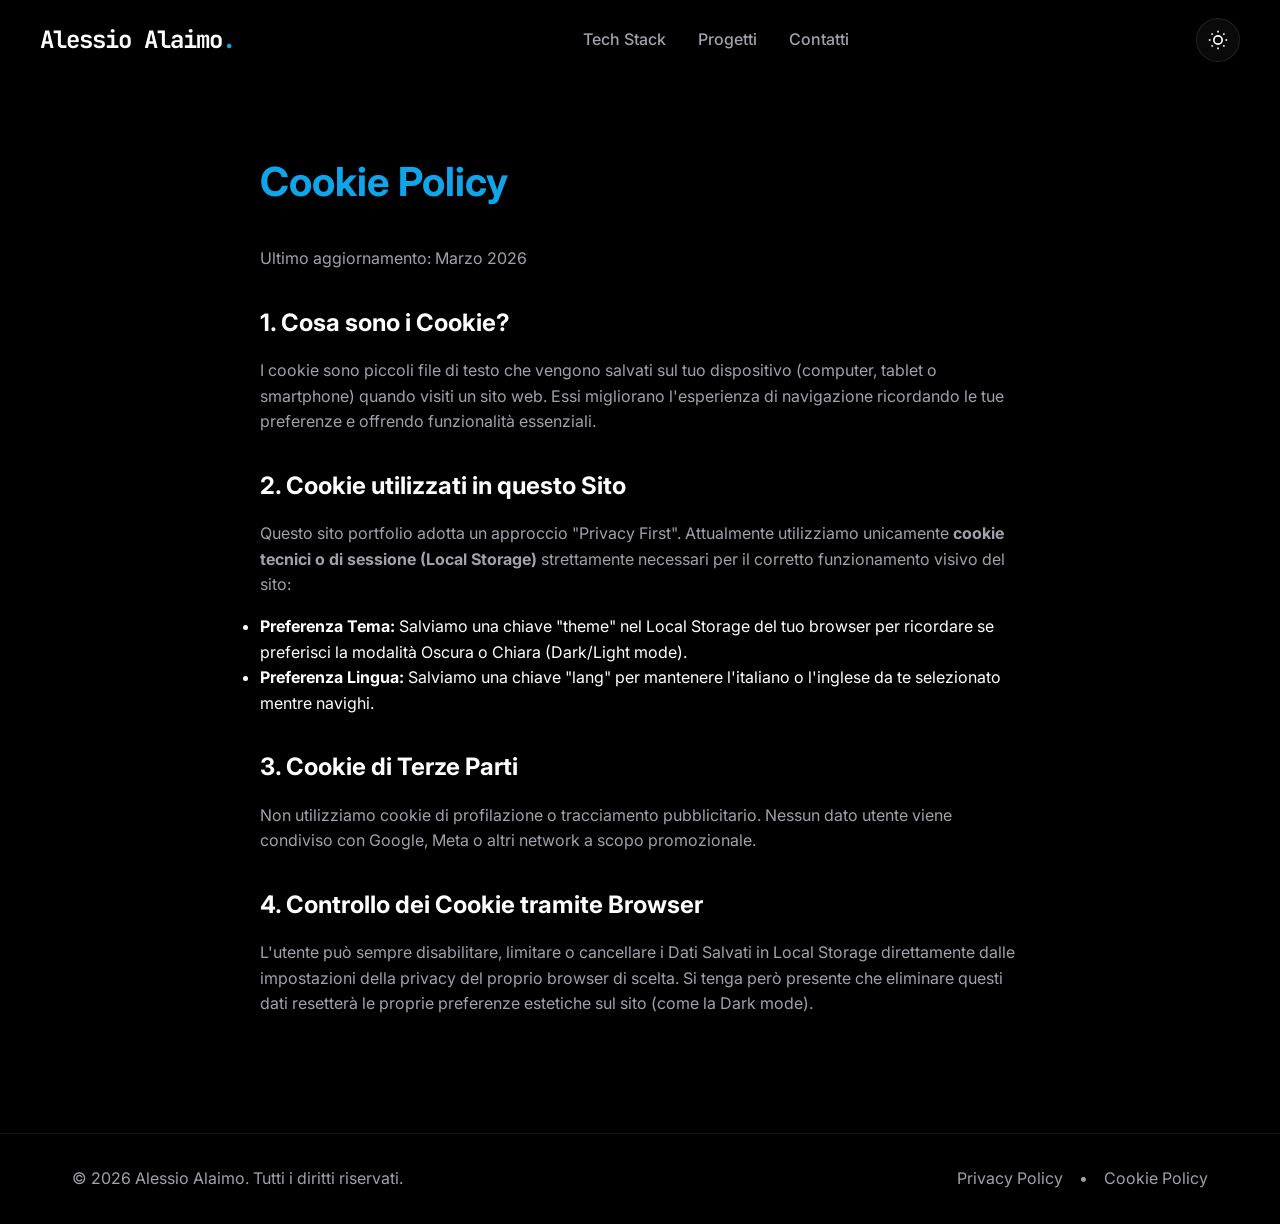
==== commit 06f6dacf: "Aggiornamento layout e file da nuova cartella" ====
--- a/cookie-policy.html
+++ b/cookie-policy.html
@@ -2,14 +2,15 @@
 <html lang="it" data-theme="dark">
 <head>
   <meta content="Alessio Alaimo" name="author" />
-  <meta content="Alessio Alaimo 2026" name="copyright" />
   <title>Cookie Policy | Alessio Alaimo</title>
+  <!-- Carico i font da google -->
   <link href="https://fonts.googleapis.com" rel="preconnect" />
   <link crossorigin="" href="https://fonts.gstatic.com" rel="preconnect" />
   <link href="https://fonts.googleapis.com/css2?family=Inter:wght@300;400;500;600;700;800&family=JetBrains+Mono:wght@400;500;600&display=swap" rel="stylesheet" />
   <meta charset="utf-8" />
   <meta content="width=device-width, initial-scale=1.0" name="viewport" />
-  <link href="style.css?v=86" rel="stylesheet" />
+  <link href="style.css?v=87" rel="stylesheet" />
+  <!-- Stili per la pagina dei cookie -->
   <style>
     .policy-container {
       padding: 150px 20px 100px;
@@ -34,7 +35,7 @@
   </style>
 </head>
 <body>
-  <!-- Navigation -->
+  <!-- Barra di navigazione -->
   <nav class="nav" id="navbar">
     <div class="nav-container">
       <div class="nav-brand">
@@ -48,7 +49,8 @@
         <a class="nav-link" href="index.html#contact">Contatti</a>
       </div>
       <div class="nav-controls">
-        <button class="theme-toggle" id="themeToggle" aria-label="Toggle theme">
+        <!-- Bottone per cambiare tema -->
+        <button class="theme-toggle" id="themeToggle" aria-label="Cambia tema">
           <svg class="sun-icon" fill="none" stroke="currentColor" viewBox="0 0 24 24" stroke-width="2">
             <circle cx="12" cy="12" r="5"></circle>
             <line x1="12" y1="1" x2="12" y2="3"></line>
@@ -91,7 +93,7 @@
     </div>
   </div>
 
-  <!-- Footer -->
+  <!-- Fine pagina -->
   <footer class="footer">
     <div class="container">
       <div class="footer-content">
@@ -105,6 +107,7 @@
     </div>
   </footer>
 
-  <script src="script.js?v=86"></script>
+  <!-- Il mio script -->
+  <script src="script.js?v=87"></script>
 </body>
 </html>
--- a/style.css
+++ b/style.css
@@ -1,113 +1,80 @@
-/*! 
- * (c) 2026 Alessio Alaimo
- * Role: Data Analyst
- * Tutela legale: All Rights Reserved. Plagiarism is strictly prohibited.
- */
-
-
-/* ===== ROOT VARIABLES ===== */
+/* Colori e variabili base del sito */
 :root {
-  /* Ultra Minimal OLED Theme Colors */
   --bg-primary: #000000;
-  /* Pure OLED Black */
   --bg-secondary: #0a0a0a;
-  /* Slightly raised surface */
   --bg-tertiary: #121212;
-  /* Card/Modal depth */
-
   --text-primary: #ffffff;
-  /* Stark white for high contrast */
   --text-secondary: #a1a1aa;
-  /* Muted zinc grey */
   --text-tertiary: #71717a;
-  /* Darker zinc grey */
-
   --accent-primary: #ffffff;
-  /* Primary accents are stark white now */
-  --accent-secondary: #ff6600;
-  /* Electric Blue for hover interactions */
+  --accent-secondary: #0ea5e9;
   --accent-tertiary: #10b981;
-  /* Emerald Green for success/live states */
-
-  --accent-gradient: linear-gradient(135deg, #ffffff, #a1a1aa);
-  /* Sleek silver gradient */
-  --accent-glow: 0 0 20px rgba(255, 102, 0, 0.4);
-
+  --accent-gradient: linear-gradient(135deg, #2563eb, #0ea5e9);
+  --accent-glow: 0 0 20px rgba(14, 165, 233, 0.4);
   --surface-glass: rgba(10, 10, 10, 0.8);
   --surface-glass-border: rgba(255, 255, 255, 0.08);
-  /* Extremely thin, barely visible border */
   --border-color: rgba(255, 255, 255, 0.08);
   --glass-blur: blur(20px);
-
   --spacing-xs: 0.5rem;
   --spacing-sm: 1rem;
   --spacing-md: 2rem;
   --spacing-lg: 4rem;
   --spacing-xl: 8rem;
-
-  --border-radius-sm: 6px;
   --border-radius-md: 8px;
-  /* Sharper edges */
   --border-radius-lg: 12px;
   --radius-lg: 12px;
   --radius-full: 4px;
-  /* Move away from complete spheres */
-
-  /* Animations */
   --transition-fast: 0.2s cubic-bezier(0.4, 0, 0.2, 1);
   --transition-base: 0.3s cubic-bezier(0.4, 0, 0.2, 1);
   --transition-slow: 0.5s cubic-bezier(0.4, 0, 0.2, 1);
-
   --shadow-sm: 0 4px 12px rgba(0, 0, 0, 0.5);
   --shadow-md: 0 8px 24px rgba(0, 0, 0, 0.8);
   --shadow-lg: 0 20px 40px rgba(0, 0, 0, 0.9);
-  --shadow-neon: 0 0 15px rgba(255, 102, 0, 0.3);
-}
-
+  --shadow-neon: 0 0 15px rgba(14, 165, 233, 0.3);
+}
+
+/* Colori se metto la modalita' chiara */
 [data-theme="light"] {
   --bg-primary: #bdbebf;
   --bg-secondary: #f3f4f6;
   --bg-tertiary: #e5e7eb;
-
   --text-primary: #09090b;
   --text-secondary: #52525b;
   --text-tertiary: #71717a;
-
-  --surface-glass: rgba(255, 255, 255, 0.8);
+  --surface-glass: rgba(0, 0, 0, 0.05);
   --surface-glass-border: rgba(0, 0, 0, 0.08);
   --border-color: rgba(0, 0, 0, 0.08);
   --accent-primary: #09090b;
-  --accent-secondary: #ffb703;
-  /* Bright tech yellow */
-  --accent-gradient: linear-gradient(135deg, #fb8500, #ffb703);
+  --accent-secondary: #0ea5e9;
+  --accent-gradient: linear-gradient(135deg, #2563eb, #0ea5e9);
   --shadow-sm: 0 2px 8px rgba(0, 0, 0, 0.05);
   --shadow-md: 0 8px 24px rgba(0, 0, 0, 0.1);
   --shadow-lg: 0 16px 48px rgba(0, 0, 0, 0.12);
 }
 
-/* Enhanced Dark Mode Hover Effects */
+/* Effetti per quando ci passo sopra col mouse */
 [data-theme="dark"] .soft-skill-card:hover,
 [data-theme="dark"] .service-card:hover,
 [data-theme="dark"] .why-me-card:hover,
 [data-theme="dark"] .projects-cta-card:hover {
-  box-shadow: 0 0 25px rgba(255, 102, 0, 0.4), inset 0 0 10px rgba(255, 102, 0, 0.1);
-  border-color: rgba(255, 102, 0, 0.5);
+  box-shadow: 0 0 25px rgba(14, 165, 233, 0.4), inset 0 0 10px rgba(14, 165, 233, 0.1);
+  border-color: rgba(14, 165, 233, 0.5);
   background: var(--bg-tertiary);
   color: var(--text-primary);
 }
 
-/* ===== RESET & BASE STYLES ===== */
+/* Reset dei margini */
 * {
   margin: 0;
   padding: 0;
   box-sizing: border-box;
 }
 
+/* Base della pagina */
 html {
   scroll-behavior: smooth;
   font-size: 16px;
   background-color: var(--bg-primary);
-  transition: background-color var(--transition-base);
 }
 
 body {
@@ -142,7 +109,7 @@
   font-family: inherit;
 }
 
-/* ===== COMPONENT UTILITIES (Glassmorphism) ===== */
+/* Effetto vetro */
 .glass-panel {
   background: var(--surface-glass);
   backdrop-filter: var(--glass-blur);
@@ -151,14 +118,13 @@
   box-shadow: var(--shadow-md);
 }
 
-/* ===== NAVIGATION ===== */
+/* Barra in alto */
 .nav {
   position: fixed;
   top: 0;
   left: 0;
   width: 100%;
   height: 80px;
-  /* Fixed height for calculations */
   z-index: 1000;
   transition: all var(--transition-base);
   background: transparent;
@@ -199,20 +165,16 @@
   align-items: center;
   gap: 0.4rem;
   background: rgba(16, 185, 129, 0.05);
-  /* Slight green tint */
   border: 1px solid rgba(16, 185, 129, 0.3);
-  /* Terminal green border */
   padding: 0.2rem 0.6rem;
   border-radius: 4px;
-  /* Square terminal edges */
   font-family: 'JetBrains Mono', monospace;
   font-size: 0.6rem;
-  /* Tiny badge font */
   color: #10b981;
   text-transform: uppercase;
   letter-spacing: 0.5px;
+  box-shadow: 0 0 10px rgba(16, 185, 129, 0.1);
   margin-top: 2px;
-  box-shadow: 0 0 10px rgba(16, 185, 129, 0.1);
   transition: all 0.3s ease;
 }
 
@@ -232,17 +194,9 @@
 }
 
 @keyframes pulseNav {
-  0% {
-    box-shadow: 0 0 0 0 rgba(16, 185, 129, 0.8);
-  }
-
-  70% {
-    box-shadow: 0 0 0 6px rgba(16, 185, 129, 0);
-  }
-
-  100% {
-    box-shadow: 0 0 0 0 rgba(16, 185, 129, 0);
-  }
+  0% { box-shadow: 0 0 0 0 rgba(16, 185, 129, 0.8); }
+  70% { box-shadow: 0 0 0 6px rgba(16, 185, 129, 0); }
+  100% { box-shadow: 0 0 0 0 rgba(16, 185, 129, 0); }
 }
 
 .nav-menu {
@@ -261,7 +215,7 @@
 
 .nav-link:hover {
   color: var(--accent-secondary);
-  text-shadow: 0 0 10px rgba(255, 102, 0, 0.3);
+  text-shadow: 0 0 10px rgba(14, 165, 233, 0.3);
 }
 
 .nav-link::after {
@@ -276,17 +230,14 @@
   border-radius: 2px;
 }
 
-.nav-link:hover::after {
-  width: 100%;
-}
+.nav-link:hover::after { width: 100%; }
 
 .nav-controls {
   display: flex;
   gap: var(--spacing-sm);
 }
 
-.theme-toggle,
-.lang-toggle {
+.theme-toggle, .lang-toggle {
   display: flex;
   align-items: center;
   justify-content: center;
@@ -301,27 +252,18 @@
   cursor: pointer;
 }
 
-.theme-toggle:hover,
-.lang-toggle:hover {
+.theme-toggle:hover, .lang-toggle:hover {
   background: rgba(15, 23, 42, 0.8);
-  border-color: rgba(255, 102, 0, 0.4);
+  border-color: rgba(14, 165, 233, 0.4);
   transform: translateY(-2px);
   box-shadow: 0 4px 12px rgba(0, 0, 0, 0.5);
 }
 
-.lang-flag {
-  line-height: 1;
-  display: block;
-}
-
-.theme-toggle svg {
-  width: 20px;
-  height: 20px;
-}
-
-
-
-/* Mobile Menu Toggle */
+.lang-flag { line-height: 1; display: block; }
+
+.theme-toggle svg { width: 20px; height: 20px; }
+
+/* Menu sul cellulare */
 .mobile-menu-toggle {
   display: none;
   width: 40px;
@@ -343,8 +285,7 @@
   transition: all 0.3s ease;
 }
 
-.hamburger::before,
-.hamburger::after {
+.hamburger::before, .hamburger::after {
   content: "";
   position: absolute;
   width: 24px;
@@ -352,37 +293,17 @@
   background: var(--text-primary);
   transition: all 0.3s ease;
   left: 0;
-  /* Ensure centered alignment */
-}
-
-.hamburger::before {
-  top: -8px;
-}
-
-.hamburger::after {
-  bottom: -8px;
-}
-
-.mobile-menu-toggle.active .hamburger {
-  background: transparent;
-}
-
-.mobile-menu-toggle.active .hamburger::before {
-  top: 0;
-  transform: rotate(45deg);
-}
-
-.mobile-menu-toggle.active .hamburger::after {
-  top: 0;
-  /* Center vertically for X */
-  transform: rotate(-45deg);
-}
+}
+
+.hamburger::before { top: -8px; }
+.hamburger::after { bottom: -8px; }
+
+.mobile-menu-toggle.active .hamburger { background: transparent; }
+.mobile-menu-toggle.active .hamburger::before { top: 0; transform: rotate(45deg); }
+.mobile-menu-toggle.active .hamburger::after { top: 0; transform: rotate(-45deg); }
 
 @media (max-width: 968px) {
-  .mobile-menu-toggle {
-    display: flex;
-  }
-
+  .mobile-menu-toggle { display: flex; }
   .nav-menu {
     position: fixed;
     top: 0;
@@ -391,44 +312,28 @@
     height: 100vh;
     background: var(--bg-primary);
     backdrop-filter: blur(20px);
-    -webkit-backdrop-filter: blur(20px);
     flex-direction: column;
     padding: 100px 2rem 2rem;
     transition: right 0.4s cubic-bezier(0.16, 1, 0.3, 1);
     box-shadow: -10px 0 30px rgba(0, 0, 0, 0.2);
     z-index: 1000;
   }
-
-  .nav-menu.active {
-    right: 0;
-  }
-
-  .nav-link {
-    font-size: 1.25rem;
-    width: 100%;
-    padding: 1rem 0;
-    border-bottom: 1px solid var(--surface-glass-border);
-  }
-}
-
-/* ===== NAVIGATION LOGO ===== */
+  .nav-menu.active { right: 0; }
+  .nav-link { font-size: 1.25rem; width: 100%; padding: 1rem 0; border-bottom: 1px solid var(--surface-glass-border); }
+}
+
+/* Testo del logo */
 .nav-logo-text {
   font-family: 'JetBrains Mono', monospace;
   font-size: 1.5rem;
   font-weight: 700;
   color: var(--text-primary);
-  text-decoration: none;
   letter-spacing: -1px;
 }
 
-.nav-logo-text::after {
-  content: '.';
-  color: #ff6600;
-  /* Electric blue accent */
-}
-
-/* ===== HERO SECTION ===== */
-/* Roots Background Canvas */
+.nav-logo-text::after { content: '.'; color: #0ea5e9; }
+
+/* Sfondo della hero */
 .roots-background {
   position: fixed;
   top: 0;
@@ -453,8 +358,6 @@
   overflow: hidden;
 }
 
-/* Background animated shapes */
-/* Cyber Perspective Grid */
 .cyber-grid-container {
   position: fixed;
   top: 0;
@@ -474,26 +377,19 @@
   bottom: -40vh;
   left: -50vw;
   background-image:
-    linear-gradient(rgba(255, 102, 0, 0.05) 1px, transparent 1px),
-    linear-gradient(90deg, rgba(255, 102, 0, 0.05) 1px, transparent 1px);
+    linear-gradient(rgba(14, 165, 233, 0.05) 1px, transparent 1px),
+    linear-gradient(90deg, rgba(14, 165, 233, 0.05) 1px, transparent 1px);
   background-size: 60px 60px;
   transform: rotateX(75deg);
   animation: cyberGridScroll 15s linear infinite;
   mask-image: linear-gradient(to top, rgba(0, 0, 0, 0.4) 10%, rgba(0, 0, 0, 0) 70%);
-  -webkit-mask-image: linear-gradient(to top, rgba(0, 0, 0, 0.4) 10%, rgba(0, 0, 0, 0) 70%);
 }
 
 @keyframes cyberGridScroll {
-  0% {
-    transform: rotateX(75deg) translateY(0);
-  }
-
-  100% {
-    transform: rotateX(75deg) translateY(60px);
-  }
-}
-
-/* --- BIG HEADER HERO LAYOUT B --- */
+  0% { transform: rotateX(75deg) translateY(0); }
+  100% { transform: rotateX(75deg) translateY(60px); }
+}
+
 .hero-content-wrapper {
   position: relative;
   width: 100%;
@@ -505,7 +401,6 @@
   align-items: center;
 }
 
-/* Testo Gigante in Background */
 .hero-bg-text {
   position: absolute;
   top: 50%;
@@ -515,7 +410,6 @@
   text-align: center;
   font-family: 'Inter', sans-serif;
   font-size: clamp(8rem, 22vw, 24rem);
-  /* Enlarged sizing here */
   font-weight: 900;
   line-height: 0.85;
   letter-spacing: -0.05em;
@@ -529,20 +423,17 @@
 
 .hero-bg-text .first-name {
   color: transparent;
-  -webkit-text-stroke: 2px rgba(255, 102, 0, 0.15);
-  /* OrangeRed tint, thinner stroke */
+  -webkit-text-stroke: 2px rgba(14, 165, 233, 0.15);
 }
 
 .hero-bg-text .Outline {
-  background: linear-gradient(to bottom, rgba(255, 102, 0, 0.15), transparent);
+  background: linear-gradient(to bottom, rgba(14, 165, 233, 0.15), transparent);
   -webkit-background-clip: text;
   -webkit-text-fill-color: transparent;
   background-clip: text;
   margin-left: 10vw;
-  /* Sfalsato a destra */
-}
-
-/* Livello interattivo frontale */
+}
+
 .hero-interactive {
   display: flex;
   flex-direction: row;
@@ -555,91 +446,49 @@
   position: relative;
 }
 
-.hero-interactive .hero-image {
-  flex: 0 0 auto;
-}
-
-.hero-interactive .hero-text {
-  flex: 1;
-  text-align: left;
-}
+.hero-interactive .hero-image { flex: 0 0 auto; }
+.hero-interactive .hero-text { flex: 1; text-align: left; }
 
 @media (max-width: 900px) {
-  .hero-interactive {
-    flex-direction: column;
-    text-align: center;
-  }
-
-  .hero-interactive .hero-image {
-    order: 1;
-    margin-bottom: var(--spacing-lg);
-    /* Add space below image when stacked */
-  }
-
-  .hero-interactive .hero-text {
-    order: 2;
-  }
-
-  .hero-bg-text {
-    font-size: clamp(6rem, 25vw, 12rem);
-    /* Enlarged sizing for mobile */
-  }
-
-  .hero-bg-text .Outline {
-    margin-left: 5vw;
-  }
-
-  .hero-title,
-  .hero-description {
-    text-align: center;
-  }
-
-  .hero-cta {
-    justify-content: center;
-  }
-}
-
-/* Circular Image & Holo-Tilt Base */
+  .hero-interactive { flex-direction: column; text-align: center; }
+  .hero-interactive .hero-image { order: 1; margin-bottom: var(--spacing-lg); }
+  .hero-interactive .hero-text { order: 2; }
+  .hero-bg-text { font-size: clamp(6rem, 25vw, 12rem); }
+  .hero-bg-text .Outline { margin-left: 5vw; }
+}
+
 .hero .profile-image {
   width: 100%;
   max-width: 320px;
   aspect-ratio: 1 / 1;
   object-fit: cover;
   object-position: center 30%;
-  display: block;
-  cursor: pointer;
-  background: transparent !important;
   border-radius: 50% !important;
   border: 4px solid var(--border-color);
-  box-shadow: 0 10px 40px rgba(0, 0, 0, 0.7), inset 0 0 20px rgba(255, 255, 255, 0.1);
-  transition: transform 0.1s ease-out, box-shadow 0.3s ease, border-color 0.3s ease;
+  box-shadow: 0 10px 40px rgba(0, 0, 0, 0.7);
+  transition: transform 0.1s ease-out, box-shadow 0.3s ease;
   position: relative;
   transform-style: preserve-3d;
   will-change: transform;
 }
 
 .hero .profile-image:hover {
-  box-shadow: 0 20px 40px rgba(255, 255, 255, 0.2), inset 0 0 30px rgba(255, 255, 255, 0.3);
+  box-shadow: 0 20px 40px rgba(255, 255, 255, 0.2);
   border-color: rgba(255, 255, 255, 0.5);
 }
 
-/* Availability Badge */
 .availability {
   display: inline-flex;
   align-items: center;
   gap: 0.5rem;
   padding: 0.35rem 0.6rem;
   background: rgba(16, 185, 129, 0.05);
-  /* Slight tint */
   border: 1px solid rgba(16, 185, 129, 0.3);
-  /* Terminal border */
   border-radius: 4px;
-  /* Sharp edges instead of pill */
   font-family: 'JetBrains Mono', monospace;
   font-size: 0.75rem;
   font-weight: 500;
   text-transform: uppercase;
-  letter-spacing: 0.1em;
   color: #10b981;
   margin-bottom: var(--spacing-md);
   box-shadow: 0 0 10px rgba(16, 185, 129, 0.1);
@@ -656,26 +505,16 @@
 }
 
 @keyframes pulse {
-  0% {
-    box-shadow: 0 0 0 0 rgba(16, 185, 129, 0.8);
-  }
-
-  70% {
-    box-shadow: 0 0 0 6px rgba(16, 185, 129, 0);
-  }
-
-  100% {
-    box-shadow: 0 0 0 0 rgba(16, 185, 129, 0);
-  }
-}
-
-/* Hero Typography */
+  0% { box-shadow: 0 0 0 0 rgba(16, 185, 129, 0.8); }
+  70% { box-shadow: 0 0 0 6px rgba(16, 185, 129, 0); }
+  100% { box-shadow: 0 0 0 0 rgba(16, 185, 129, 0); }
+}
+
 .hero-title {
   font-size: clamp(3rem, 6vw, 4.5rem);
   font-weight: 800;
   line-height: 1.1;
   margin-bottom: var(--spacing-md);
-  animation: fadeInUp 0.6s ease 0.2s both;
   color: var(--text-primary);
 }
 
@@ -689,18 +528,9 @@
   text-transform: uppercase;
 }
 
-.hero-title .name {
-  display: block;
-  background: linear-gradient(to right, var(--text-primary), var(--text-secondary));
-  -webkit-background-clip: text;
-  -webkit-text-fill-color: transparent;
-  background-clip: text;
-}
-
 .hero-title .role-wrapper {
   display: block;
   font-size: 0.6em;
-  /* Relative to hero-title font size */
   color: var(--accent-secondary);
   margin-top: 0.5rem;
   min-height: 1.5em;
@@ -723,127 +553,23 @@
 
 .cursor {
   display: inline-block;
-  color: #b80000;
+  color: #2563eb;
   animation: blink 1s step-end infinite;
   margin-left: 5px;
   font-weight: 400;
 }
 
 @keyframes blink {
-
-  0%,
-  100% {
-    opacity: 1;
-  }
-
-  50% {
-    opacity: 0;
-  }
-}
-
-.hero-greeting {
-  display: flex;
-  align-items: center;
-  gap: 0.5rem;
-  flex-wrap: wrap;
-}
-
-.wave-hand {
-  display: inline-block;
-  font-size: 1em;
-  animation: wave 0.6s ease-in-out;
-  transform-origin: 70% 70%;
-  cursor: pointer;
-  position: relative;
-}
-
-.wave-hand:hover {
-  animation: wave 0.6s ease-in-out;
-}
-
-.wave-hand::after {
-  content: attr(data-greeting);
-  position: absolute;
-  top: -40px;
-  left: 50%;
-  transform: translateX(-50%) translateY(-10px);
-  background: var(--accent-gradient);
-  color: white;
-  padding: 0.5rem 1rem;
-  border-radius: var(--radius-md);
-  font-size: 0.875rem;
-  font-weight: 600;
-  white-space: nowrap;
-  opacity: 0;
-  visibility: hidden;
-  transition: all var(--transition-base);
-  pointer-events: none;
-  box-shadow: var(--shadow-md);
-}
-
-.wave-hand:hover::after {
-  opacity: 1;
-  visibility: visible;
-  transform: translateX(-50%) translateY(0);
-}
-
-@keyframes wave {
-  0% {
-    transform: rotate(0deg);
-  }
-
-  10% {
-    transform: rotate(14deg);
-  }
-
-  20% {
-    transform: rotate(-8deg);
-  }
-
-  30% {
-    transform: rotate(14deg);
-  }
-
-  40% {
-    transform: rotate(-4deg);
-  }
-
-  50% {
-    transform: rotate(10deg);
-  }
-
-  60% {
-    transform: rotate(0deg);
-  }
-
-  100% {
-    transform: rotate(0deg);
-  }
-}
-
-.greeting-text {
-  font-weight: 800;
-}
-
-.gradient-text {
-  background: var(--accent-gradient);
-  -webkit-background-clip: text;
-  -webkit-text-fill-color: transparent;
-  background-clip: text;
+  0%, 100% { opacity: 1; }
+  50% { opacity: 0; }
 }
 
 .hero-description {
   max-width: 600px;
   font-size: 1.125rem;
+  font-weight: 600; /* In grassetto cosi si vede meglio */
   color: var(--text-secondary);
   margin-bottom: var(--spacing-lg);
-  animation: fadeInUp 0.6s ease 0.4s both;
-}
-
-.hero-cta {
-  display: flex;
-  gap: var(--spacing-sm);
-  animation: fadeInUp 0.6s ease 0.6s both;
 }
 
 .btn {
@@ -856,8 +582,7 @@
   transition: all var(--transition-base);
 }
 
-
-/* Buttons */
+/* Bottoni stile più semplice */
 .btn {
   display: inline-block;
   padding: 1rem 2rem;
@@ -874,7 +599,6 @@
 .btn-primary {
   background: rgba(15, 23, 42, 0.5);
   backdrop-filter: blur(16px);
-  -webkit-backdrop-filter: blur(16px);
   border: 1px solid rgba(255, 255, 255, 0.1);
   color: var(--text-primary);
   box-shadow: 0 8px 32px rgba(0, 0, 0, 0.5);
@@ -884,25 +608,9 @@
   transform: translateY(-3px) scale(1.02);
   background: rgba(15, 23, 42, 0.9);
   border-color: rgba(255, 255, 255, 0.25);
-  box-shadow: 0 12px 40px rgba(0, 0, 0, 0.8), inset 0 0 15px rgba(255, 255, 255, 0.05);
-  text-shadow: 0 0 8px rgba(255, 255, 255, 0.4);
-}
-
-.btn-secondary {
-  background: transparent;
-  color: var(--text-primary);
-  border: 1px solid var(--text-secondary);
-  backdrop-filter: blur(5px);
-}
-
-.btn-secondary:hover {
-  border-color: var(--accent-primary);
-  color: var(--accent-primary);
-  transform: translateY(-3px);
-  background: rgba(255, 102, 0, 0.1);
-}
-
-/* Cyber Scroll Arrow Animation */
+}
+
+/* Freccia in basso */
 .scroll-indicator {
   position: absolute;
   bottom: 2rem;
@@ -918,13 +626,9 @@
   justify-content: center;
   align-items: center;
   color: var(--accent-primary);
-  filter: drop-shadow(0 0 8px rgba(102, 126, 234, 0.4));
-}
-
-.cyber-scroll-arrow svg {
-  width: 36px;
-  height: 36px;
-}
+}
+
+.cyber-scroll-arrow svg { width: 36px; height: 36px; }
 
 .cyber-scroll-arrow .arrow-top {
   animation: arrowPulseTop 2s infinite cubic-bezier(0.2, 0, 0, 1);
@@ -938,89 +642,21 @@
 }
 
 @keyframes arrowPulseTop {
-  0% {
-    opacity: 0;
-    transform: translateY(-8px);
-  }
-
-  30% {
-    opacity: 1;
-  }
-
-  70% {
-    opacity: 0;
-    transform: translateY(8px);
-  }
-
-  100% {
-    opacity: 0;
-    transform: translateY(8px);
-  }
+  0% { opacity: 0; transform: translateY(-8px); }
+  30% { opacity: 1; }
+  70% { opacity: 0; transform: translateY(8px); }
+  100% { opacity: 0; transform: translateY(8px); }
 }
 
 @keyframes arrowPulseBottom {
-  0% {
-    opacity: 0;
-    transform: translateY(-8px);
-  }
-
-  30% {
-    opacity: 1;
-  }
-
-  70% {
-    opacity: 0;
-    transform: translateY(8px);
-  }
-
-  100% {
-    opacity: 0;
-    transform: translateY(8px);
-  }
-}
-
-/* ===== SECTIONS ===== */
-section {
-  padding: var(--spacing-xl) 0;
-  background: transparent;
-  /* Garantisce la visibilità del canvas */
-}
-
-.section-header {
-  text-align: center;
-  margin-bottom: var(--spacing-lg);
-}
-
-.section-label {
-  display: inline-block;
-  font-family: "JetBrains Mono", monospace;
-  font-size: 0.85rem;
-  padding: 0.5rem 1.5rem;
-  background: var(--bg-secondary);
-  border: 1px solid var(--border-color);
-  border-radius: var(--radius-full);
-  font-size: 0.875rem;
-  font-weight: 600;
-  text-transform: uppercase;
-  letter-spacing: 0.05em;
-  margin-bottom: var(--spacing-sm);
-}
-
-.section-title {
-  font-size: clamp(2rem, 5vw, 3rem);
-  font-weight: 700;
-  line-height: 1.2;
-  color: var(--text-primary);
-  /* Ensure consistent visibility */
-}
-
-/* ===== TECH STACK (OLED BENTO) ===== */
-.tech-stack {
-  position: relative;
-  z-index: 1;
-  padding: var(--spacing-xxl) 0;
-  background: transparent;
-}
+  0% { opacity: 0; transform: translateY(-8px); }
+  30% { opacity: 1; }
+  70% { opacity: 0; transform: translateY(8px); }
+  100% { opacity: 0; transform: translateY(8px); }
+}
+
+/* Sezioni della pagina */
+section { padding: var(--spacing-xl) 0; }
 
 .minimal-header {
   display: flex;
@@ -1032,7 +668,7 @@
 .minimal-bar {
   width: 4px;
   height: 2rem;
-  background: #b80000;
+  background: #2563eb;
   border-radius: 2px;
 }
 
@@ -1040,8 +676,10 @@
   font-size: 2rem;
   font-weight: 700;
   color: var(--text-primary);
-  margin: 0;
-}
+}
+
+/* Tech Stack Bento */
+.tech-stack { padding: 6rem 0; background: transparent; }
 
 .bento-grid {
   display: grid;
@@ -1051,125 +689,49 @@
 
 .bento-card {
   background: rgba(15, 23, 42, 0.4);
-  /* Minimal dark glass */
   backdrop-filter: blur(16px);
-  -webkit-backdrop-filter: blur(16px);
   border: 1px solid rgba(255, 255, 255, 0.05);
   border-radius: var(--border-radius-md);
-  /* Less rounded than before */
   padding: var(--spacing-lg) var(--spacing-md);
   display: flex;
   flex-direction: column;
   align-items: center;
-  justify-content: center;
   text-align: center;
   transition: all 0.3s ease;
   min-height: 180px;
 }
 
-.bento-card:hover {
-  transform: translateY(-4px);
-  border-color: rgba(255, 255, 255, 0.2);
-  /* Gentle glass focus */
-  box-shadow: 0 10px 30px rgba(0, 0, 0, 0.8), inset 0 0 15px rgba(255, 255, 255, 0.05);
-}
-
-.bento-icon {
-  width: 48px;
-  height: 48px;
-  color: var(--text-primary);
-  /* Pure white */
-  margin-bottom: var(--spacing-md);
-  transition: transform 0.3s ease;
-}
-
-.bento-card:hover .bento-icon {
-  transform: scale(1.1);
-}
-
-.bento-title {
-  font-size: 1.1rem;
-  font-weight: 600;
-  color: var(--text-primary);
-  margin: 0;
-}
-
-[data-theme="light"] .bento-card {
-  background: rgba(255, 255, 255, 0.8);
-  border-color: rgba(0, 0, 0, 0.1);
-}
-
-[data-theme="light"] .bento-title {
-  color: #000;
-}
-
-/* ===== FEATURED PROJECTS (OLED BENTO) ===== */
-.featured-projects {
-  position: relative;
-  z-index: 1;
-  padding: var(--spacing-xxl) 0;
-  background: transparent;
-}
-
-.projects-oled-grid {
-  display: flex;
-  flex-direction: column;
-  gap: var(--spacing-sm);
-}
+.bento-card:hover { transform: translateY(-4px); border-color: rgba(255, 255, 255, 0.2); }
+
+.bento-icon { width: 48px; height: 48px; margin-bottom: var(--spacing-md); transition: transform 0.3s ease; }
+
+.bento-card:hover .bento-icon { transform: scale(1.1); }
+
+/* Progetti layout OLED */
+.featured-projects { padding: 6rem 0; background: transparent; }
+
+.projects-oled-grid { display: flex; flex-direction: column; gap: var(--spacing-sm); }
 
 .project-oled-card {
   display: flex;
   align-items: center;
   justify-content: space-between;
   background: rgba(15, 23, 42, 0.4);
-  /* Minimal dark glass */
   backdrop-filter: blur(16px);
-  -webkit-backdrop-filter: blur(16px);
   border: 1px solid rgba(255, 255, 255, 0.05);
   border-radius: var(--border-radius-md);
   padding: var(--spacing-md) var(--spacing-lg);
   transition: all 0.3s ease;
   text-decoration: none;
-  /* Link reset */
-}
-
-.project-oled-card:hover {
-  border-color: rgba(255, 255, 255, 0.15);
-  /* Subtle white focus */
-  background: rgba(15, 23, 42, 0.8);
-  box-shadow: 0 10px 30px rgba(0, 0, 0, 0.8), inset 0 0 15px rgba(255, 255, 255, 0.05);
-  transform: translateX(8px);
-}
-
-.project-oled-content {
-  flex: 1;
-}
-
-.project-oled-title {
-  font-size: 1.4rem;
-  font-weight: 600;
-  color: var(--text-primary);
-  margin-bottom: 0.5rem;
-  transition: color 0.3s, text-shadow 0.3s;
-}
-
-.project-oled-card:hover .project-oled-title {
-  color: var(--text-primary);
-  text-shadow: 0 0 10px rgba(255, 255, 255, 0.3);
-}
-
-.project-oled-desc {
-  color: var(--text-secondary);
-  font-size: 0.95rem;
-  margin-bottom: 1rem;
-  max-width: 800px;
-}
-
-.project-oled-tags {
-  display: flex;
-  gap: 0.5rem;
-  flex-wrap: wrap;
-}
+}
+
+.project-oled-card:hover { background: rgba(15, 23, 42, 0.8); transform: translateX(8px); }
+
+.project-oled-title { font-size: 1.4rem; font-weight: 600; color: var(--text-primary); margin-bottom: 0.5rem; }
+
+.project-oled-desc { color: var(--text-secondary); font-size: 0.95rem; margin-bottom: 1rem; max-width: 800px; }
+
+.project-oled-tags { display: flex; gap: 0.5rem; flex-wrap: wrap; }
 
 .project-oled-tags span {
   font-family: 'JetBrains Mono', monospace;
@@ -1177,391 +739,102 @@
   padding: 0.2rem 0.6rem;
   border: 1px solid rgba(255, 255, 255, 0.1);
   border-radius: 4px;
-  color: var(--text-tertiary);
   background: rgba(0, 0, 0, 0.5);
 }
 
-.project-oled-card:hover .project-oled-tags span {
-  border-color: rgba(255, 255, 255, 0.2);
-  color: var(--text-primary);
-}
-
-.project-oled-link {
-  width: 40px;
-  height: 40px;
-  display: flex;
-  align-items: center;
-  justify-content: center;
-  color: var(--text-tertiary);
-  transition: all 0.3s ease;
-  flex-shrink: 0;
-  margin-left: 2rem;
-}
-
-.project-oled-card:hover .project-oled-link {
-  color: var(--text-primary);
-  transform: translateX(4px);
-  filter: drop-shadow(0 0 8px rgba(255, 255, 255, 0.4));
-}
-
+.project-oled-link { width: 40px; height: 40px; display: flex; align-items: center; justify-content: center; transition: all 0.3s ease; margin-left: 2rem; }
+
+/* GitHub link speciale */
 .github-oled-link {
   background: transparent;
   border: 1px dashed rgba(255, 255, 255, 0.2);
   justify-content: center;
   text-align: center;
   flex-direction: column;
-  padding: var(--spacing-md);
-}
-
-.github-oled-link .project-oled-content {
-  flex: none;
-  display: flex;
-  flex-direction: column;
-  align-items: center;
-}
-
-.github-oled-link:hover {
-  border-style: solid;
-  transform: translateY(-4px);
-  /* Vertical instead of horizontal */
-}
-
-.project-oled-icon {
-  margin-top: 1rem;
-  color: var(--text-tertiary);
-  transition: color 0.3s;
-}
-
-.github-oled-link:hover .project-oled-icon {
-  color: var(--text-primary);
-  filter: drop-shadow(0 0 8px rgba(255, 255, 255, 0.3));
-}
-
-/* ===== CONTACT SECTION ===== */
-.contact {
-  padding: var(--spacing-xl) 0;
-  position: relative;
-}
-
-.contact-wrapper {
-  max-width: 800px;
-  margin: 0 auto;
-}
-
-.contact-header {
-  text-align: center;
-  margin-bottom: var(--spacing-lg);
-}
-
-.contact-title {
-  font-size: clamp(2rem, 5vw, 3rem);
-  font-weight: 700;
-  line-height: 1.2;
-  margin-bottom: var(--spacing-sm);
-}
-
-.contact-layout {
-  display: grid;
-  grid-template-columns: 1fr 1fr;
-  gap: var(--spacing-xl);
-  align-items: center;
-}
-
-.contact-info {
-  display: flex;
-  flex-direction: column;
-  justify-content: center;
-}
-
-.contact-info-title {
-  font-size: clamp(2rem, 5vw, 4rem);
-  font-weight: 700;
-  line-height: 1.1;
-  color: var(--text-primary);
-  margin-bottom: var(--spacing-md);
-  letter-spacing: -1px;
-}
+}
+
+.github-oled-link:hover { transform: translateY(-4px); }
+
+/* Sezione Contatti */
+.contact { padding: var(--spacing-xl) 0; position: relative; }
+.contact-layout { display: grid; grid-template-columns: 1fr 1fr; gap: var(--spacing-xl); }
+
+.contact-info-title { font-size: clamp(2rem, 5vw, 4rem); font-weight: 700; color: var(--text-primary); margin-bottom: var(--spacing-md); }
 
 .contact-info-desc {
   color: var(--text-secondary);
   font-size: 1.1rem;
+  font-weight: 700; /* In grassetto cosi risalta */
   line-height: 1.6;
   max-width: 450px;
   margin-bottom: var(--spacing-lg);
 }
 
-.contact-direct-email {
-  font-family: 'JetBrains Mono', monospace;
-}
+.contact-direct-email { font-family: 'JetBrains Mono', monospace; }
 
 .contact-lbl {
   color: var(--text-tertiary);
   font-size: 0.85rem;
+  font-weight: 700; /* Anche questa in grassetto */
   margin-bottom: 0.5rem;
   text-transform: uppercase;
   letter-spacing: 2px;
 }
 
-.contact-mail-link {
-  color: var(--text-primary);
-  font-size: 1.25rem;
-  text-decoration: none;
-  transition: color 0.3s;
-}
-
-.contact-mail-link:hover {
-  color: var(--text-primary);
-  text-shadow: 0 0 10px rgba(255, 255, 255, 0.3);
-}
-
-.contact-image-wrapper {
-  display: flex;
-  justify-content: center;
-  align-items: flex-start;
-  order: -1;
-  padding-top: 0;
-  /* Remove padding, align to very top */
-  margin-top: calc(var(--spacing-md) * -1);
-  /* Pull up even higher */
-}
-
-.contact-photo {
-  width: 100%;
-  max-width: 350px;
-  border-radius: 42% 58% 70% 30% / 45% 45% 55% 55%;
-  box-shadow: 0 0 50px rgba(255, 102, 0, 0.8), 0 0 100px rgba(168, 85, 247, 0.5);
-  /* Purple tones as requested */
-  transition: all var(--transition-base);
-  cursor: pointer;
-  object-fit: cover;
-  aspect-ratio: 1/1;
-  position: relative;
-}
-
-.contact-photo:hover {
-  transform: scale(1.04) rotate(-1deg);
-  border-radius: 50% 50% 50% 50% / 50% 50% 50% 50%;
-  /* Smooth morphing for consistency */
-  box-shadow: 0 12px 60px rgba(255, 102, 0, 0.4);
-}
-
-/* Spotlight Border Effect - Inspired by TechInsider */
-.contact-form-wrapper {
-  position: relative;
-}
-
+.contact-mail-link { color: var(--text-primary); font-size: 1.25rem; transition: color 0.3s; }
+
+/* Form con effetto mouse */
 .contact-form {
   padding: 2px;
-  /* Spessore del bordo tracciante */
   border-radius: var(--border-radius-md);
-  box-shadow: 0 8px 32px rgba(0, 0, 0, 0.4);
-  /* Sfondo della form che agisce da bordo luminoso seguito dal mouse */
   background: radial-gradient(350px circle at var(--mouse-x-form, 50%) var(--mouse-y-form, 50%),
-      rgba(184, 0, 0, 0.8) 0%,
-      rgba(184, 0, 0, 0) 100%);
+      rgba(37, 99, 235, 0.8) 0%,
+      rgba(37, 99, 235, 0) 100%);
   position: relative;
   overflow: hidden;
-  transition: box-shadow 0.3s ease;
-}
-
-/* Rimuovi completamente il ::before mascherato problematico */
-.contact-form::before {
-  display: none;
-}
-
-/* Il VERO livello glassmorphism su cui vivono i contenuti */
+}
+
 .contact-form-inner {
   position: relative;
   z-index: 1;
-  /* Sfondo vetrato semi-trasparente scuro */
   background: rgba(15, 23, 42, 0.75);
-  backdrop-filter: blur(24px) saturate(160%);
-  -webkit-backdrop-filter: blur(24px) saturate(160%);
+  backdrop-filter: blur(24px);
   border-radius: calc(var(--border-radius-md) - 2px);
   padding: var(--spacing-md);
-  /* Applica il padding qui anziché sul padre */
-  /* Sottile riflesso superiore per l'effetto spessore del vetro */
-  box-shadow: inset 0 1px 0 rgba(255, 255, 255, 0.1);
-  height: 100%;
-  width: 100%;
-}
-
-/* Clean up old Dark Mode Specifics that are no longer needed */
-[data-theme="dark"] .contact-form,
-[data-theme="dark"] .contact-form:hover {
-  border-color: transparent;
-}
-
-.form-group {
-  margin-bottom: var(--spacing-sm);
-}
-
-.form-group label {
-  display: block;
-  margin-bottom: 0.5rem;
-  font-weight: 500;
-  color: var(--text-primary);
-}
-
-.form-group input,
-.form-group textarea {
+}
+
+.form-group { margin-bottom: var(--spacing-sm); }
+
+.form-group input, .form-group textarea {
   width: 100%;
   padding: 0.75rem 1rem;
   background: rgba(15, 23, 42, 0.4);
-  backdrop-filter: blur(16px);
-  -webkit-backdrop-filter: blur(16px);
   border: 1px solid rgba(255, 255, 255, 0.1);
   border-radius: var(--radius-md);
   color: var(--text-primary);
   font-family: inherit;
-  transition: all 0.4s cubic-bezier(0.4, 0, 0.2, 1);
-  position: relative;
-}
-
-.form-group input:focus,
-.form-group textarea:focus {
-  outline: none;
-  border-color: rgba(255, 102, 0, 0.8);
-  box-shadow:
-    0 0 15px rgba(255, 102, 0, 0.4),
-    inset 0 0 10px rgba(255, 102, 0, 0.2),
-    0 0 30px rgba(102, 126, 234, 0.3);
-  background: rgba(15, 23, 42, 0.8);
+  transition: all 0.4s ease;
+}
+
+.form-group input:focus, .form-group textarea:focus {
+  border-color: rgba(14, 165, 233, 0.8);
   transform: translateY(-2px);
 }
 
-.submit-btn {
-  width: 100%;
-  justify-content: center;
-  gap: 0.5rem;
-  margin-top: var(--spacing-sm);
-}
-
-.social-links-minimal {
-  display: flex;
-  justify-content: center;
-  align-items: center;
-  gap: 1rem;
-  margin-top: var(--spacing-lg);
-  font-family: 'JetBrains Mono', monospace;
-  font-size: 0.9rem;
-}
-
-.minimal-social-link {
-  color: var(--text-tertiary);
-  text-decoration: none;
-  transition: color 0.3s;
-  letter-spacing: 1px;
-}
-
-.minimal-social-link:hover {
-  color: #b80000;
-  text-shadow: 0 0 10px rgba(184, 0, 0, 0.4);
-}
-
-.minimal-social-separator {
-  color: rgba(255, 255, 255, 0.1);
-}
-
-/* ===== CIRCUIT BOARD CONNECTIONS ===== */
-.circuit-connections {
-  position: absolute;
-  top: 0;
-  left: 0;
-  width: 100%;
-  height: 100%;
-  pointer-events: none;
-  z-index: 0;
-  overflow: visible;
-}
-
-.circuit-svg {
-  position: absolute;
-  top: 0;
-  left: 0;
-  width: 100%;
-  height: 100%;
-  opacity: 0.5;
-}
-
-.circuit-path {
-  stroke-dasharray: 5 3;
-  animation: flowCircuit 20s linear infinite;
-}
-
-.circuit-node-svg {
-  animation: pulseNode 2s ease-in-out infinite;
-}
-
-@keyframes flowCircuit {
-  0% {
-    stroke-dashoffset: 0;
-  }
-
-  100% {
-    stroke-dashoffset: 100;
-  }
-}
-
-@keyframes pulseNode {
-
-  0%,
-  100% {
-    opacity: 0.6;
-  }
-
-  50% {
-    opacity: 1;
-  }
-}
-
-/* Dark mode enhancement */
-[data-theme="dark"] .circuit-svg {
-  opacity: 0.7;
-}
-
-/* Responsive */
-@media (max-width: 768px) {
-  .circuit-svg {
-    opacity: 0.3;
-  }
-}
-
-.footer {
-  overflow: visible;
-}
-
-.footer {
-  padding: var(--spacing-md) 0;
-  border-top: 1px solid var(--border-color);
-}
-
-.footer-content {
-  display: flex;
-  justify-content: space-between;
-  align-items: center;
-  flex-wrap: wrap;
-  gap: var(--spacing-sm);
-  font-size: 0.875rem;
-  color: var(--text-secondary);
-}
-
-.footer-links {
-  display: flex;
-  align-items: center;
-  gap: var(--spacing-sm);
-}
-
-.footer-links a {
-  color: var(--text-secondary);
-  transition: color var(--transition-fast);
-}
-
-.footer-links a:hover {
-  color: var(--accent-primary);
-}
-
-/* ===== BACK TO TOP BUTTON ===== */
+/* Link social semplici */
+.social-links-minimal { display: flex; gap: 1rem; align-items: center; margin-top: var(--spacing-lg); font-family: 'JetBrains Mono', monospace; }
+
+.minimal-social-link { color: var(--text-tertiary); transition: color 0.3s; }
+.minimal-social-link:hover { color: #2563eb; }
+.minimal-social-separator { color: rgba(255, 255, 255, 0.1); }
+
+/* Footer del sito */
+.footer { padding: var(--spacing-md) 0; border-top: 1px solid var(--border-color); }
+.footer-content { display: flex; justify-content: space-between; align-items: center; flex-wrap: wrap; color: var(--text-secondary); }
+.footer-links { display: flex; gap: var(--spacing-sm); }
+.footer-location { font-size: 0.875rem; }
+
+/* Bottone per tornare all'inizio */
 .back-to-top {
   position: fixed;
   bottom: var(--spacing-md);
@@ -1572,193 +845,45 @@
   align-items: center;
   justify-content: center;
   background: var(--accent-gradient);
-  color: white;
   border-radius: 50%;
   box-shadow: var(--shadow-lg);
   opacity: 0;
   visibility: hidden;
   transition: all var(--transition-base);
   z-index: 999;
-  font-size: 1.25rem;
-}
-
-.back-to-top.visible {
-  opacity: 1;
-  visibility: visible;
-}
-
-.back-to-top:hover {
-  transform: translateY(-4px);
-  box-shadow: 0 8px 32px rgba(102, 126, 234, 0.5);
-}
-
-/* ===== ANIMATIONS ===== */
-@keyframes fadeIn {
-  from {
-    opacity: 0;
+}
+
+.back-to-top.visible { opacity: 1; visibility: visible; }
+.back-to-top:hover { transform: translateY(-4px); }
+
+/* Animazioni varie */
+@keyframes fadeIn { from { opacity: 0; } to { opacity: 1; } }
+@keyframes fadeInUp { from { opacity: 0; transform: translateY(30px); } to { opacity: 1; transform: translateY(0); } }
+@keyframes fadeInDown { from { opacity: 0; transform: translateY(-30px); } to { opacity: 1; transform: translateY(0); } }
+
+/* Media Queries per il cellulare */
+@media (max-width: 1024px) {
+  .hero { padding-top: 100px; padding-bottom: 80px; }
+}
+
+@media (max-width: 768px) {
+  :root {
+    --spacing-xl: 1.5rem;
+    --spacing-lg: 1.25rem;
+    --spacing-md: 0.75rem;
   }
-
-  to {
-    opacity: 1;
-  }
-}
-
-@keyframes fadeInUp {
-  from {
-    opacity: 0;
-    transform: translateY(30px);
-  }
-
-  to {
-    opacity: 1;
-    transform: translateY(0);
-  }
-}
-
-@keyframes fadeInDown {
-  from {
-    opacity: 0;
-    transform: translateY(-30px);
-  }
-
-  to {
-    opacity: 1;
-    transform: translateY(0);
-  }
-}
-
-/* ===== RESPONSIVE ===== */
-@media (max-width: 1024px) {
-  .hero {
-    padding-top: 100px;
-    padding-bottom: 80px;
-  }
-
-  .hero-content-wrapper {
-    gap: var(--spacing-md);
-  }
-}
-
-@media (max-width: 768px) {
-  /* .nav-menu display handled by hamburger logic above */
-
-  .hero {
-    padding-top: 100px;
-    padding-bottom: 120px;
-    min-height: auto;
-  }
-
-  /* Specific tweaks for Layout B on mobile */
-  .hero-bg-text {
-    opacity: 0.6;
-    /* Slight dimming behind text */
-  }
-
-  .profile-image {
-    max-width: 300px;
-  }
-
-  .availability {
-    margin-bottom: var(--spacing-md);
-  }
-
-  .hero-greeting {
-    justify-content: center;
-  }
-
-  .hero-description {
-    text-align: center;
-    margin-left: auto;
-    margin-right: auto;
-  }
-
-  .hero-title {
-    font-size: 2rem;
-    text-align: center;
-  }
-
-  .hero-title .role-wrapper {
-    justify-content: center;
-  }
-
-  .hero-cta {
-    flex-direction: column;
-    width: 100%;
-    gap: var(--spacing-sm);
-  }
-
-  .btn {
-    width: 100%;
-    justify-content: center;
-  }
-
-  .scroll-indicator {
-    bottom: 30px;
-  }
-
-  .scroll-line {
-    height: 40px;
-  }
-
-  .skills-grid,
-  .services-grid,
-  .soft-skills-grid,
-  .why-me-grid {
-    grid-template-columns: 1fr;
-  }
-
-  .contact-layout {
-    grid-template-columns: 1fr;
-    gap: var(--spacing-lg);
-  }
-
-  .education-institution {
-    flex-direction: column;
-    align-items: flex-start;
-  }
-}
-
-@media (max-width: 480px) {
-  .hero {
-    padding-top: 90px;
-    padding-bottom: 100px;
-  }
-
-  .profile-image {
-    max-width: 260px;
-  }
-
-  .hero-title {
-    font-size: clamp(2.25rem, 6vw, 2.5rem);
-  }
-
-  .hero-description {
-    font-size: 1rem;
-  }
-
-  .availability {
-    font-size: 0.8rem;
-    padding: 0.4rem 0.8rem;
-  }
-
-  .scroll-indicator {
-    bottom: 20px;
-  }
-}
-
-/*! 
- * (c) 2026 Alessio Alaimo
- * Role: Data Analyst
- * Tutela legale: All Rights Reserved. Plagiarism is strictly prohibited.
- */
-
-/* ===== SPEAKING & EVENTS SECTION ===== */
-.speaking {
-  position: relative;
-  background: transparent;
-  padding: var(--spacing-xl) 0;
-}
-
+  .tech-stack, .featured-projects { padding: 2.5rem 0; }
+  .hero { padding-top: 80px; padding-bottom: 60px; min-height: auto; }
+  .hero-bg-text { font-size: clamp(3rem, 18vw, 6rem); }
+  .profile-image { max-width: 300px; }
+  .hero-title { font-size: 2rem; }
+  .project-oled-card { flex-direction: column; align-items: flex-start; }
+  .project-oled-link { margin-left: 0; margin-top: var(--spacing-sm); align-self: flex-end; }
+  .contact-layout { grid-template-columns: 1fr; }
+}
+
+/* Eventi e quote */
+.speaking { position: relative; padding: var(--spacing-xl) 0; }
 .event-card {
   display: flex;
   flex-wrap: wrap;
@@ -1766,108 +891,15 @@
   border-radius: var(--border-radius-lg);
   overflow: hidden;
   margin-bottom: var(--spacing-lg);
-  box-shadow: var(--shadow-md);
-  transition: transform var(--transition-base),
-    box-shadow var(--transition-base);
-}
-
-[data-theme="light"] .event-card {
-  background: #ffffff;
-  color: #1e1b4b;
-}
-
-[data-theme="dark"] .event-card {
-  background: var(--bg-secondary);
-  color: var(--text-primary);
-}
-
-.event-card .event-title,
-.event-card .event-description,
-.event-card .event-list {
-  color: inherit;
-}
-
-.event-card .event-subtitle {
-  /* Maintain accent color for subtitle as it usually has good contrast */
-  color: var(--accent-primary);
-}
-
-.event-card:hover {
-  transform: translateY(-5px);
-  box-shadow: var(--shadow-lg), 0 0 20px rgba(255, 102, 0, 0.1);
-  border-color: var(--accent-primary);
-}
-
-.event-image-placeholder {
-  flex: 1 1 300px;
-  background: var(--bg-tertiary);
-  min-height: 300px;
-  display: flex;
-  flex-direction: column;
-  align-items: center;
-  justify-content: center;
-  color: var(--text-tertiary);
-  position: relative;
-  overflow: hidden;
-}
-
-.event-image-placeholder img {
-  width: 100%;
-  height: 100%;
-  object-fit: cover;
-  object-position: center 15%;
-  /* Focus on the person in the frame */
-}
-
-.event-content {
-  flex: 2 1 400px;
-  padding: var(--spacing-lg);
-}
-
-.event-title {
-  font-size: 1.75rem;
-  font-weight: 700;
-  color: var(--text-primary);
-  margin-bottom: 0.5rem;
-}
-
-.event-subtitle {
-  color: var(--accent-primary);
-  font-weight: 600;
-  margin-bottom: var(--spacing-md);
-  font-size: 0.9rem;
-  text-transform: uppercase;
-  letter-spacing: 1px;
-}
-
-.event-description {
-  color: var(--text-secondary);
-  line-height: 1.8;
-  margin-bottom: var(--spacing-md);
-}
-
-.event-list {
-  padding-left: 1.25rem;
-  margin-bottom: var(--spacing-md);
-  color: var(--text-secondary);
-}
-
-.event-list li {
-  margin-bottom: 0.5rem;
-}
-
-.event-link {
-  display: inline-flex;
-  align-items: center;
-  gap: 0.5rem;
-  color: var(--accent-primary);
-  font-weight: 700;
-  transition: gap var(--transition-fast);
-}
-
-.event-link:hover {
-  gap: 0.75rem;
-}
+  transition: transform var(--transition-base);
+}
+
+[data-theme="dark"] .event-card { background: var(--bg-secondary); }
+
+.event-card:hover { transform: translateY(-5px); border-color: var(--accent-primary); }
+
+.event-content { padding: var(--spacing-lg); }
+.event-title { font-size: 1.75rem; font-weight: 700; margin-bottom: 0.5rem; }
 
 .vision-quote {
   text-align: center;
@@ -1875,184 +907,82 @@
   margin: var(--spacing-xl) auto 0;
   font-style: italic;
   font-size: 1.5rem;
-  color: #475569;
-  /* Applied requested color */
-  position: relative;
-  padding: 0 var(--spacing-lg);
   line-height: 1.6;
 }
 
-[data-theme="dark"] .vision-quote {
+[data-theme="dark"] .vision-quote { color: #ffffff; }
+
+/* Overrides per il tema chiaro */
+[data-theme="light"] .cursor { color: #0ea5e9; }
+[data-theme="light"] .minimal-bar { background: #0ea5e9; }
+[data-theme="light"] .contact-form {
+  background: rgba(0, 0, 0, 0.12);
+}
+[data-theme="light"] .submit-btn {
+  background: linear-gradient(135deg, #2563eb, #0ea5e9);
   color: #ffffff;
-  /* White in Dark Mode */
-}
-
-.vision-quote::before,
-.vision-quote::after {
-  content: '"';
-  font-size: 4rem;
-  font-family: serif;
-  opacity: 0.15;
-  position: absolute;
-  line-height: 1;
-}
-
-.vision-quote::before {
-  left: 0;
-  top: -1rem;
-}
-
-.vision-quote::after {
-  right: 0;
-  bottom: -2rem;
-}
-
-.photo-disclaimer {
-  font-size: 0.7rem;
-  color: var(--text-tertiary);
-  margin-top: 1rem;
-  font-style: italic;
-  line-height: 1.4;
-  border-top: 1px solid var(--border-color);
-  padding-top: 0.5rem;
-}
-
-/* --- LIGHT THEME OVERRIDES --- */
-[data-theme="light"] .cursor {
-  color: #ffb703;
-}
-
-[data-theme="light"] .minimal-bar {
-  background: #ffb703;
-}
-
-[data-theme="light"] .contact-form {
-  background: radial-gradient(350px circle at var(--mouse-x-form, 50%) var(--mouse-y-form, 50%),
-      rgba(255, 183, 3, 0.8) 0%,
-      rgba(255, 183, 3, 0) 100%);
-}
-
-[data-theme="light"] .minimal-social-link:hover {
-  color: #ffb703;
-  text-shadow: 0 0 10px rgba(255, 183, 3, 0.4);
-}
-
-[data-theme="light"] .contact-form-inner {
-  background: rgba(255, 255, 255, 0.75);
-}
-
-[data-theme="light"] .form-group input,
+  border: none;
+  box-shadow: 0 4px 14px rgba(14, 165, 233, 0.35);
+}
+[data-theme="light"] .submit-btn:hover {
+  background: linear-gradient(135deg, #1d4ed8, #0284c7);
+  box-shadow: 0 6px 20px rgba(14, 165, 233, 0.5);
+  transform: translateY(-2px) scale(1.02);
+}
+[data-theme="light"] .contact-form-inner { background: rgba(0, 0, 0, 0.04); backdrop-filter: blur(24px); }
+[data-theme="light"] .form-group input, 
 [data-theme="light"] .form-group textarea {
-  background: rgba(255, 255, 255, 0.4);
-  color: #09090b;
-  border: 1px solid rgba(0, 0, 0, 0.1);
-}
-
-[data-theme="light"] .btn-primary {
-  background: rgba(255, 255, 255, 0.8);
-  border: 1px solid rgba(0, 0, 0, 0.1);
-  color: #09090b;
-  box-shadow: 0 8px 32px rgba(0, 0, 0, 0.1);
-}
-
-[data-theme="light"] .btn-primary:hover {
-  background: rgba(255, 255, 255, 1);
-  border-color: rgba(255, 183, 3, 0.5);
-  box-shadow: 0 12px 40px rgba(0, 0, 0, 0.2), inset 0 0 15px rgba(255, 183, 3, 0.1);
-}
-
-[data-theme="light"] .nav-menu {
-  background: transparent;
-}
-
-[data-theme="light"] .nav-link:hover {
-  text-shadow: none;
-}
-
+  background: rgba(0, 0, 0, 0.04);
+  border-color: rgba(0, 0, 0, 0.1);
+}
+[data-theme="light"] .form-group input:focus, 
+[data-theme="light"] .form-group textarea:focus {
+  background: rgba(0, 0, 0, 0.06);
+  border-color: rgba(14, 165, 233, 0.5);
+}
 [data-theme="light"] .project-oled-card {
-  background: rgba(255, 255, 255, 0.6);
-  border: 1px solid rgba(0, 0, 0, 0.05);
-}
-
+  background: rgba(0, 0, 0, 0.04);
+  border: 1px solid rgba(0, 0, 0, 0.08);
+}
 [data-theme="light"] .project-oled-card:hover {
-  background: rgba(255, 255, 255, 0.9);
-  border-color: rgba(255, 183, 3, 0.4);
-}
-
+  background: rgba(0, 0, 0, 0.07);
+  border-color: rgba(14, 165, 233, 0.4);
+  box-shadow: 0 4px 12px rgba(0, 0, 0, 0.05);
+}
 [data-theme="light"] .project-oled-tags span {
-  background: rgba(255, 255, 255, 0.8);
-  border: 1px solid rgba(0, 0, 0, 0.1);
-}
-
-[data-theme="light"] .project-oled-card:hover .project-oled-title {
-  text-shadow: none;
-  color: #ffb703;
-}
-
-[data-theme="light"] .project-oled-card:hover .project-oled-link {
-  filter: none;
-  color: #ffb703;
-}
-
-[data-theme="light"] .bento-card {
-  background: rgba(255, 255, 255, 0.6);
-  border: 1px solid rgba(0, 0, 0, 0.05);
-}
-
-[data-theme="light"] .bento-card:hover {
-  border-color: rgba(255, 183, 3, 0.4);
-  box-shadow: 0 10px 30px rgba(0, 0, 0, 0.1);
-}
-
+  background: rgba(0, 0, 0, 0.04);
+  border-color: rgba(0, 0, 0, 0.1);
+  color: var(--text-secondary);
+}
+[data-theme="light"] .github-oled-link {
+  border: 1px dashed rgba(0, 0, 0, 0.15);
+}
+
+.contact-highlight { color: #2563eb; }
+[data-theme="light"] .contact-highlight { color: var(--accent-secondary); }
+
+[data-theme="light"] .hero-description {
+  color: #000;
+}
+
+/* Anche il puntino del logo deve diventare blu nel tema chiaro */
+[data-theme="light"] .nav-logo-text::after {
+  color: #0ea5e9;
+}
+
+/* Scritta gigante blu nel tema chiaro */
 [data-theme="light"] .hero-bg-text {
-  opacity: 0.2;
-  /* Increase visibility in light mode since bg is white */
+  opacity: 0.4;
 }
 
 [data-theme="light"] .hero-bg-text .first-name {
-  -webkit-text-stroke: 2px rgba(255, 183, 3, 0.4);
+  -webkit-text-stroke: 2px rgba(14, 165, 233, 0.6); 
+  color: transparent !important;
 }
 
 [data-theme="light"] .hero-bg-text .Outline {
-  background: linear-gradient(to bottom, rgba(255, 183, 3, 0.5), transparent);
+  background: linear-gradient(to bottom, rgba(14, 165, 233, 0.6), transparent);
   -webkit-background-clip: text;
   background-clip: text;
-}
-
-[data-theme="light"] .contact-mail-link:hover {
-  text-shadow: none;
-  color: #ffb703;
-}
-
-[data-theme="light"] .minimal-social-separator {
-  color: rgba(0, 0, 0, 0.2);
-}
-
-[data-theme="light"] .nav-brand {
-  color: #09090b;
-}
-
-[data-theme="light"] .bento-icon {
-  color: #ffb703;
-}
-
-[data-theme="light"] .bento-card:hover .bento-icon {
-  color: #ffb703;
-}
-
-[data-theme="light"] .theme-toggle,
-[data-theme="light"] .lang-toggle {
-  border-color: rgba(0, 0, 0, 0.1);
-}
-
-[data-theme="light"] .form-group label {
-  color: #09090b;
-}
-
-.contact-highlight {
-  color: #b80000;
-}
-
-[data-theme="light"] .contact-highlight {
-  color: var(--accent-secondary);
+  -webkit-text-fill-color: transparent;
 }
